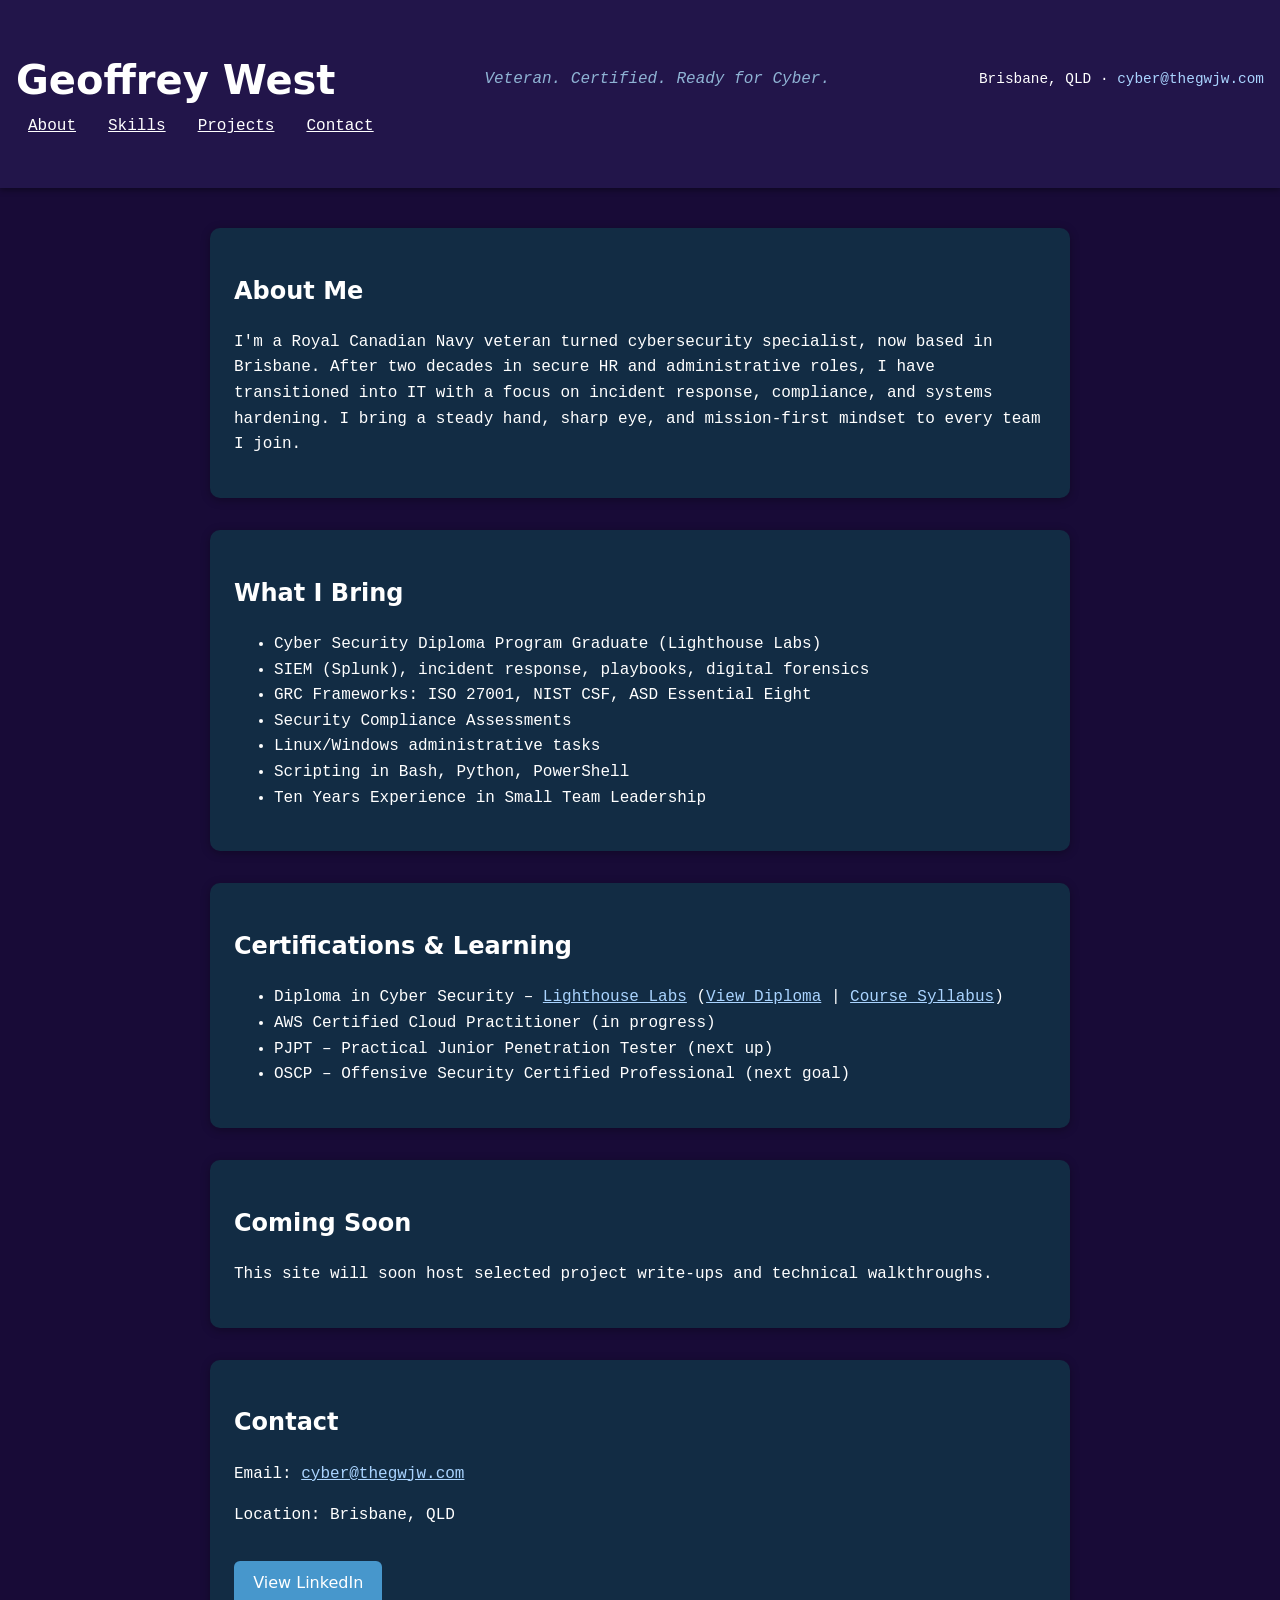
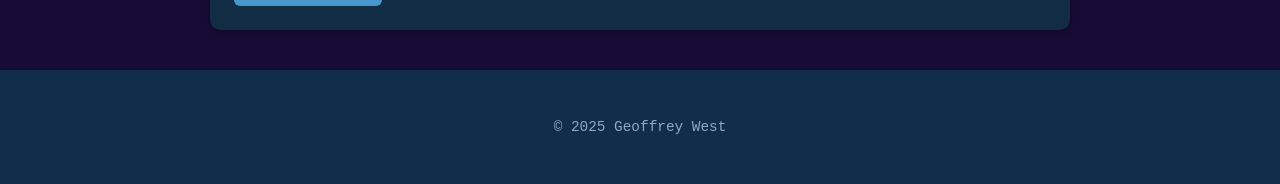
==== index.html @ 3b8aa6a1 "Move site files to root for GitHub Pages" ====
<!-- index.html -->
<!DOCTYPE html>
<html lang="en">
<head>
  <meta charset="UTF-8" />
  <meta name="viewport" content="width=device-width, initial-scale=1.0" />
  <title>Geoffrey West | Cybersecurity Specialist</title>
  <!-- Preload local fonts -->
  <link rel="preload" href="fonts/Disket Mono.woff2" as="font" type="font/woff2" crossorigin>
  <link rel="preload" href="fonts/Norwester.woff2" as="font" type="font/woff2" crossorigin>
  <!-- Fallback webfonts -->
  <link href="https://fonts.googleapis.com/css2?family=Inter:wght@400;600;700&display=swap" rel="stylesheet">
  <!-- Correct relative path to CSS -->
  <link rel="stylesheet" href="css/gwjw-brand.css">
</head>
<body>
  <header>
    <h1>Geoffrey West</h1>
    <p class="subtitle">Veteran. Certified. Ready for Cyber.</p>
    <p class="location">Brisbane, QLD · <a href="mailto:cyber@thegwjw.com">cyber@thegwjw.com</a></p>
    <nav class="site-nav">
      <ul>
        <li><a href="#about">About</a></li>
        <li><a href="#skills">Skills</a></li>
        <li><a href="#projects">Projects</a></li>
        <li><a href="#contact">Contact</a></li>
      </ul>
    </nav>
  </header>

  <main>
    <section id="about">
      <h2>About Me</h2>
      <p>
        I'm a Royal Canadian Navy veteran turned cybersecurity specialist, now based in Brisbane.
        After two decades in secure HR and administrative roles, I have transitioned into IT with a focus on
        incident response, compliance, and systems hardening. I bring a steady hand, sharp eye, and mission-first
        mindset to every team I join.
      </p>
    </section>

    <section id="skills">
      <h2>What I Bring</h2>
      <ul>
        <li>Cyber Security Diploma Program Graduate (Lighthouse Labs)</li>
        <li>SIEM (Splunk), incident response, playbooks, digital forensics</li>
        <li>GRC Frameworks: ISO 27001, NIST CSF, ASD Essential Eight</li>
        <li>Security Compliance Assessments</li>
        <li>Linux/Windows administrative tasks</li>
        <li>Scripting in Bash, Python, PowerShell</li>
        <li>Ten Years Experience in Small Team Leadership</li>
      </ul>
    </section>

    <section>
      <h2>Certifications & Learning</h2>
      <ul>
        <li>Diploma in Cyber Security – <a href="https://www.lighthouselabs.ca/en/cyber-security-course" target="_blank">Lighthouse Labs</a> 
          (<a href="/docs/Geoffrey_West_Lighthouse_Diploma.pdf" target="_blank">View Diploma</a> | 
          <a href="/docs/Lighthouse_Cyber_Security_Syllabus.pdf" target="_blank">Course Syllabus</a>)
        </li>
        <li>AWS Certified Cloud Practitioner (in progress)</li>
        <li>PJPT – Practical Junior Penetration Tester (next up)</li>
        <li>OSCP – Offensive Security Certified Professional (next goal)</li>
      </ul>
    </section>

    <section id="projects">
      <h2>Coming Soon</h2>
      <p>
        This site will soon host selected project write-ups and technical walkthroughs.
      </p>
    </section>

    <section id="contact">
      <h2>Contact</h2>
      <p>Email: <a href="mailto:cyber@thegwjw.com">cyber@thegwjw.com</a></p>
      <p>Location: Brisbane, QLD</p>
      <a href="https://www.linkedin.com/in/geoffrey-west-b5824991" class="button" target="_blank">View LinkedIn</a>
    </section>
  </main>

  <footer>
    <p>© 2025 Geoffrey West</p>
  </footer>
</body>
</html>
---- css/gwjw-brand.css ----
/* ---------------------------------------------- */
/* Rachel’s colour choices: */
/*   • Background: #180b37 */
/* ---------------------------------------------- */

/* Load local fonts */ */
@font-face {
  font-family: 'Disket Mono';
  src: url('fonts/Disket Mono.woff2') format('woff2');
  font-weight: normal;
  font-style: normal;
  font-display: swap;
}
@font-face {
  font-family: 'Norwester';
  src: url('fonts/Norwester.woff2') format('woff2');
  font-weight: normal;
  font-style: normal;
  font-display: swap;
}

:root {
  --clr-primary: #180b37;
  --clr-accent : #4797cc;
  --clr-white  : #ffffff;
  --clr-bg     : var(--clr-primary);
  --clr-surface: #22154a;
  --clr-text   : var(--clr-white);
  --clr-muted  : #8fb3d4;
  --clr-section: #122c44;
  --clr-link   : #aad4ff;
  --radius     : 6px;
  --spacing    : 8px;
  --transition : 0.25s ease;
}

/* Base typography & layout */
body {
  margin: 0;
  font-family: 'Norwester', system-ui, sans-serif;
  background: var(--clr-bg);
  color: var(--clr-text);
  line-height: 1.6;
}

/* Paragraphs and list items in Disket Mono */
p,
li {
  font-family: 'Disket Mono', monospace;
}

/* Links */
a {
  color: var(--clr-link);
  text-decoration: underline;
}
a:hover,
a:focus {
  color: var(--clr-white);
  background: var(--clr-accent);
  text-decoration: none;
}

/* Sticky Header */
header {
  position: sticky;
  top: 0;
  z-index: 100;
  display: flex;
  flex-wrap: wrap;
  align-items: center;
  justify-content: space-between;
  padding: calc(var(--spacing)*2) var(--spacing);
  background: var(--clr-surface);
  box-shadow: 0 2px 6px rgba(0, 0, 0, 0.4);
}

/* Headings in Norwester */
header h1,
h2 {
  font-family: 'Norwester', system-ui, sans-serif;
}
header h1 {
  margin: 0;
  font-size: 2.5rem;
  font-weight: 700;
}

.subtitle {
  margin: 0.25rem 0;
  font-style: italic;
  color: var(--clr-muted);
}

.location {
  margin: 0;
  font-size: 0.9rem;
}

.location a {
  color: var(--clr-link);
  text-decoration: none;
}

/* Navigation */
.site-nav {
  order: 2;
  width: 100%;
  text-align: center;
  margin-top: var(--spacing);
}
.site-nav ul {
  display: inline-flex;
  flex-wrap: wrap;
  gap: var(--spacing);
  list-style: none;
  margin: 0;
  padding: 0;
}
.site-nav a {
  padding: 0.5rem 0.75rem;
  color: var(--clr-text);
  background: transparent;
  border-radius: var(--radius);
  transition: background var(--transition);
}
.site-nav a:hover,
.site-nav a:focus {
  background: rgba(71, 151, 204, 0.2);
}

@media (min-width: 640px) {
  header {
    padding: calc(var(--spacing)*6) 1rem;
  }
  .site-nav {
    order: 3;
    width: auto;
    margin-top: 0;
  }
}

/* Main content */
main {
  max-width: 860px;
  margin: 2.5rem auto;
  padding: 0 1.5rem;
}

section {
  background: var(--clr-section);
  padding: 1.5rem;
  margin-bottom: 2rem;
  border-radius: calc(var(--spacing)*1.25);
  box-shadow: 0 2px 10px rgba(0, 0, 0, 0.3);
}

/* Button styling */
.button {
  display: inline-block;
  padding: 0.6rem 1.2rem;
  background: var(--clr-accent);
  color: var(--clr-white);
  border-radius: var(--radius);
  text-decoration: none;
  margin-top: 1rem;
  margin-right: 1rem;
  transition: background var(--transition), transform 0.2s ease;
}
.button:hover {
  background: #5aa7d8;
  transform: translateY(-2px);
}

/* Footer */
footer {
  text-align: center;
  padding: 2rem 1rem;
  background: #102e4a;
  font-size: 0.9rem;
  color: #8fa8c3;
}
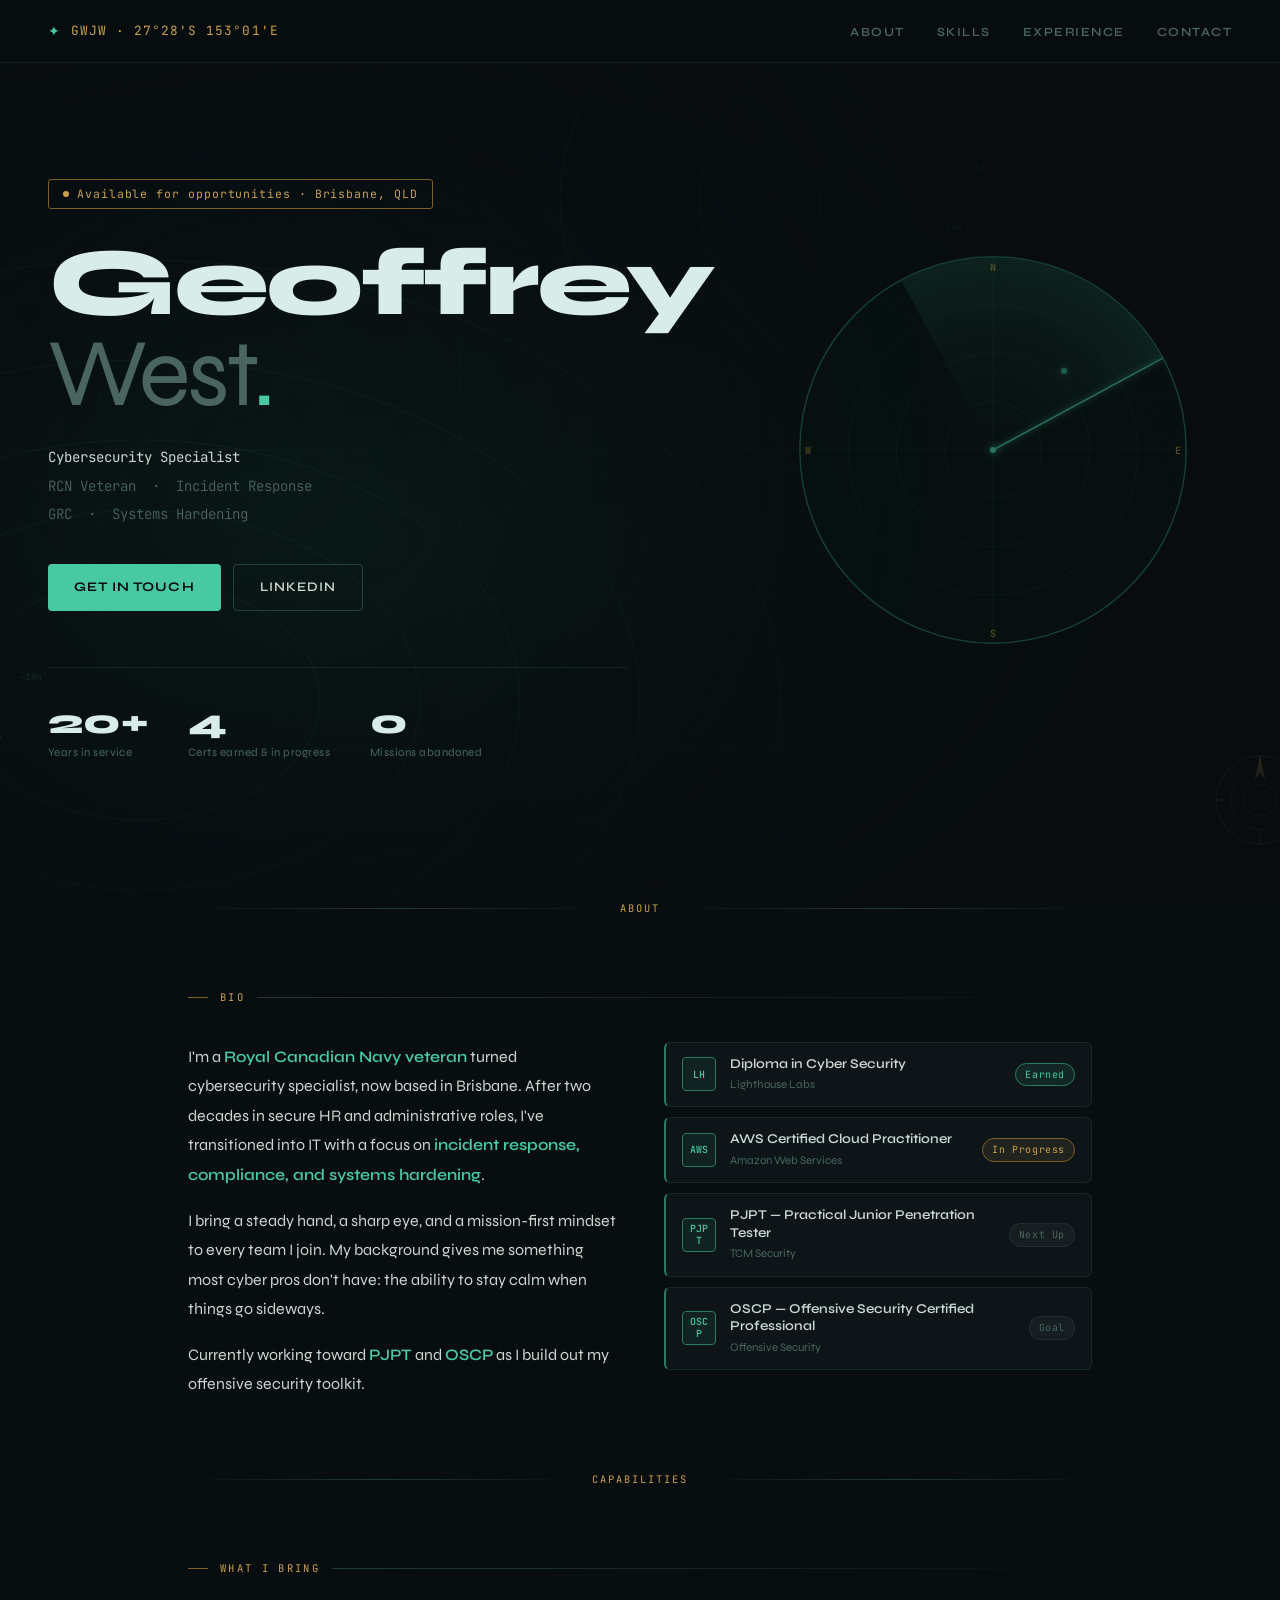
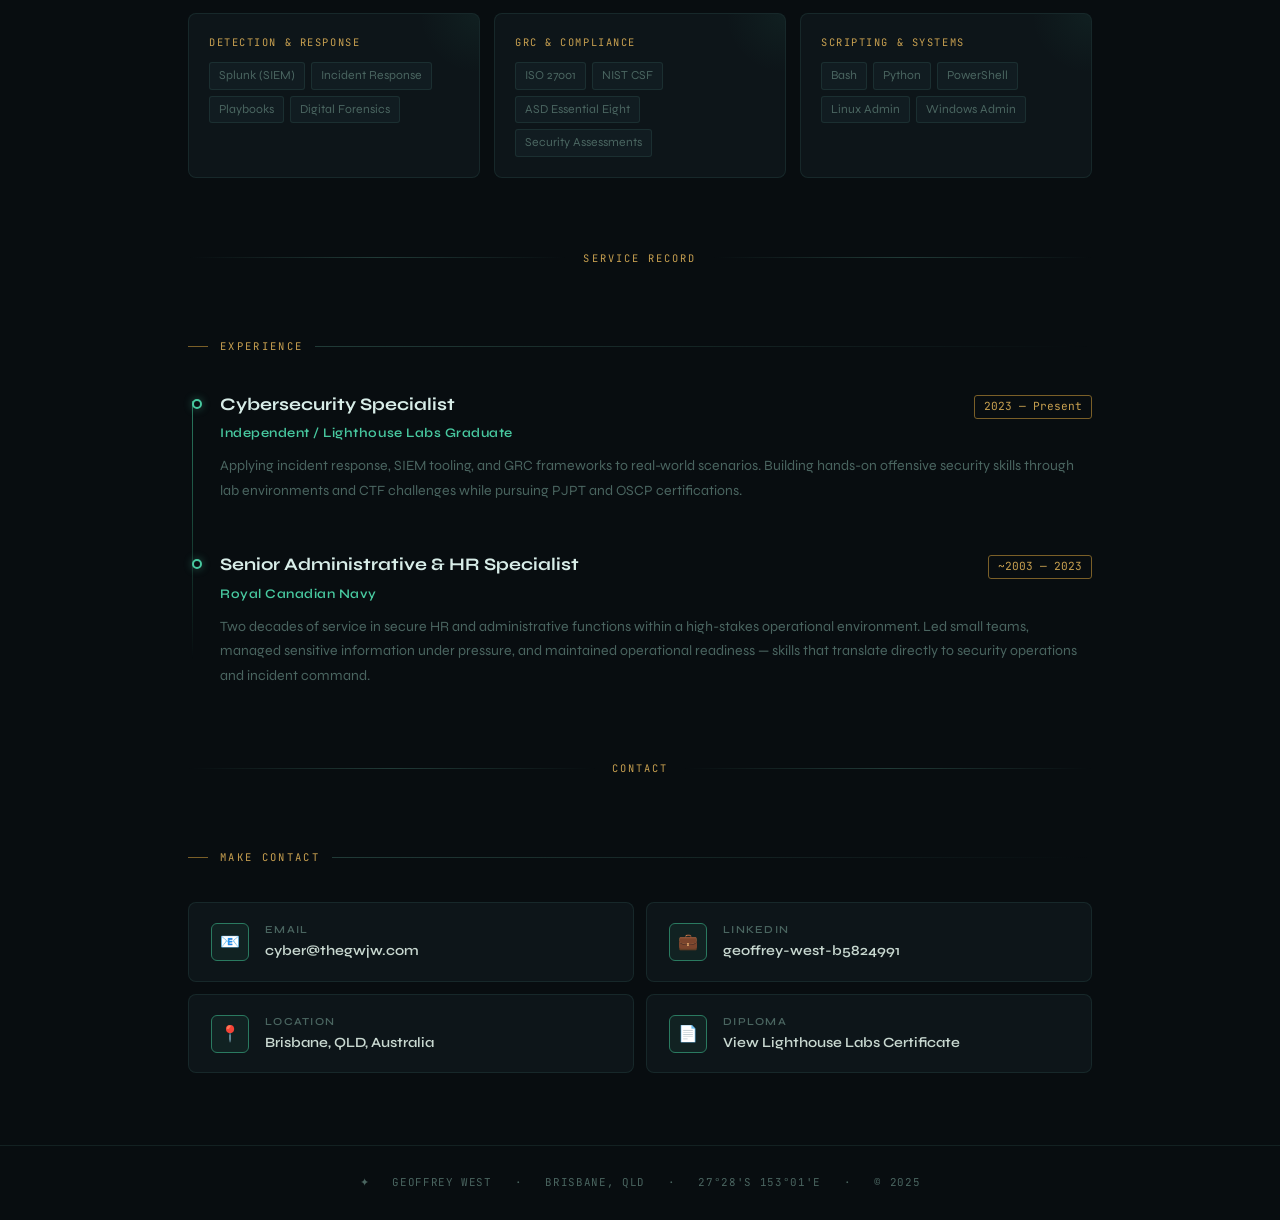
==== commit 75bc7bb0: "Add files via upload Replaced index.html with new version" ====
--- a/index.html
+++ b/index.html
@@ -1,87 +1,1022 @@
-<!-- index.html -->
 <!DOCTYPE html>
 <html lang="en">
 <head>
   <meta charset="UTF-8" />
   <meta name="viewport" content="width=device-width, initial-scale=1.0" />
-  <title>Geoffrey West | Cybersecurity Specialist</title>
-  <!-- Preload local fonts -->
-  <link rel="preload" href="fonts/Disket Mono.woff2" as="font" type="font/woff2" crossorigin>
-  <link rel="preload" href="fonts/Norwester.woff2" as="font" type="font/woff2" crossorigin>
-  <!-- Fallback webfonts -->
-  <link href="https://fonts.googleapis.com/css2?family=Inter:wght@400;600;700&display=swap" rel="stylesheet">
-  <!-- Correct relative path to CSS -->
-  <link rel="stylesheet" href="css/gwjw-brand.css">
+  <title>Geoffrey West — Cybersecurity Specialist</title>
+  <link href="https://fonts.googleapis.com/css2?family=Syne:wght@400;600;700;800&family=JetBrains+Mono:wght@300;400;500&display=swap" rel="stylesheet" />
+  <style>
+    :root {
+      --bg:         #080d10;
+      --surface:    #0d1519;
+      --surface2:   #111c21;
+      --border:     rgba(100,180,160,0.12);
+      --border-bright: rgba(100,180,160,0.28);
+      --text:       #c8d8d0;
+      --muted:      #4a6560;
+      --green:      #48c9a0;
+      --green-dim:  #2a7a60;
+      --amber:      #c8a050;
+      --amber-dim:  #7a5f28;
+      --blue-gray:  #3a6070;
+    }
+
+    *, *::before, *::after { box-sizing: border-box; margin: 0; padding: 0; }
+    html { scroll-behavior: smooth; }
+
+    body {
+      font-family: 'Syne', sans-serif;
+      background: var(--bg);
+      color: var(--text);
+      line-height: 1.6;
+      min-height: 100vh;
+      overflow-x: hidden;
+    }
+
+    /* ─────────────────────────────────────────
+       NAUTICAL CHART BACKGROUND
+    ───────────────────────────────────────── */
+    .chart-bg {
+      position: fixed;
+      inset: 0;
+      z-index: 0;
+      pointer-events: none;
+      overflow: hidden;
+    }
+
+    /* Depth contour lines — concentric at different scales */
+    .chart-bg svg {
+      position: absolute;
+      inset: 0;
+      width: 100%; height: 100%;
+    }
+
+    /* ─────────────────────────────────────────
+       RADAR CANVAS (hero only)
+    ───────────────────────────────────────── */
+    #radar-canvas {
+      position: absolute;
+      top: 50%; right: 6%;
+      transform: translateY(-50%);
+      width: min(420px, 45vw);
+      height: min(420px, 45vw);
+      opacity: 0.55;
+      z-index: 1;
+    }
+
+    @media (max-width: 800px) { #radar-canvas { display: none; } }
+
+    /* ─────────────────────────────────────────
+       NAV
+    ───────────────────────────────────────── */
+    nav {
+      position: fixed;
+      top: 0; left: 0; right: 0;
+      z-index: 100;
+      display: flex;
+      justify-content: space-between;
+      align-items: center;
+      padding: 18px 48px;
+      background: rgba(8,13,16,0.85);
+      backdrop-filter: blur(14px);
+      border-bottom: 1px solid var(--border);
+    }
+
+    .nav-logo {
+      font-family: 'JetBrains Mono', monospace;
+      font-size: 0.8rem;
+      color: var(--amber);
+      letter-spacing: 0.08em;
+      display: flex;
+      align-items: center;
+      gap: 10px;
+    }
+
+    /* compass rose mini icon */
+    .nav-logo::before {
+      content: '✦';
+      color: var(--green);
+      font-size: 0.9rem;
+    }
+
+    .nav-links { display: flex; gap: 32px; list-style: none; }
+
+    .nav-links a {
+      font-size: 0.78rem;
+      font-weight: 600;
+      letter-spacing: 0.12em;
+      text-transform: uppercase;
+      color: var(--muted);
+      text-decoration: none;
+      transition: color 0.2s;
+    }
+
+    .nav-links a:hover { color: var(--green); }
+
+    /* ─────────────────────────────────────────
+       HERO
+    ───────────────────────────────────────── */
+    .hero {
+      position: relative;
+      z-index: 1;
+      min-height: 100vh;
+      display: flex;
+      align-items: center;
+      padding: 120px 48px 80px;
+      overflow: hidden;
+    }
+
+    /* vignette toward right where radar lives */
+    .hero::after {
+      content: '';
+      position: absolute;
+      inset: 0;
+      background: radial-gradient(ellipse 55% 80% at 20% 50%, transparent 0%, rgba(8,13,16,0.7) 100%);
+      pointer-events: none;
+      z-index: 0;
+    }
+
+    .hero-inner {
+      position: relative;
+      z-index: 2;
+      max-width: 580px;
+    }
+
+    .hero-tag {
+      display: inline-flex;
+      align-items: center;
+      gap: 8px;
+      font-family: 'JetBrains Mono', monospace;
+      font-size: 0.72rem;
+      color: var(--amber);
+      border: 1px solid var(--amber-dim);
+      border-radius: 3px;
+      padding: 5px 14px;
+      margin-bottom: 28px;
+      letter-spacing: 0.08em;
+      animation: fadeUp 0.6s ease both;
+    }
+
+    .ping-dot {
+      width: 6px; height: 6px;
+      background: var(--amber);
+      border-radius: 50%;
+      animation: ping 1.8s ease-out infinite;
+      flex-shrink: 0;
+    }
+
+    @keyframes ping {
+      0%   { box-shadow: 0 0 0 0 rgba(200,160,80,0.7); }
+      70%  { box-shadow: 0 0 0 8px rgba(200,160,80,0); }
+      100% { box-shadow: 0 0 0 0 rgba(200,160,80,0); }
+    }
+
+    h1 {
+      font-size: clamp(3rem, 7.5vw, 6rem);
+      font-weight: 800;
+      line-height: 0.95;
+      letter-spacing: -0.03em;
+      color: #d8ede8;
+      animation: fadeUp 0.6s ease 0.1s both;
+    }
+
+    h1 .surname {
+      display: block;
+      color: var(--muted);
+      font-weight: 400;
+    }
+
+    h1 .mark { color: var(--green); }
+
+    .hero-subtitle {
+      margin-top: 24px;
+      font-family: 'JetBrains Mono', monospace;
+      font-size: 0.88rem;
+      font-weight: 300;
+      color: var(--muted);
+      line-height: 2;
+      animation: fadeUp 0.6s ease 0.2s both;
+    }
+
+    .hero-subtitle .hi { color: var(--text); font-weight: 400; }
+
+    .hero-ctas {
+      display: flex;
+      flex-wrap: wrap;
+      gap: 12px;
+      margin-top: 36px;
+      animation: fadeUp 0.6s ease 0.3s both;
+    }
+
+    .btn-primary {
+      display: inline-flex; align-items: center; gap: 8px;
+      background: var(--green);
+      color: var(--bg);
+      font-family: 'Syne', sans-serif;
+      font-size: 0.82rem; font-weight: 700;
+      letter-spacing: 0.08em; text-transform: uppercase;
+      padding: 12px 26px; border-radius: 4px;
+      text-decoration: none;
+      transition: opacity 0.2s, transform 0.2s;
+    }
+
+    .btn-primary:hover { opacity: 0.85; transform: translateY(-2px); }
+
+    .btn-outline {
+      display: inline-flex; align-items: center; gap: 8px;
+      background: transparent;
+      color: var(--text);
+      font-family: 'Syne', sans-serif;
+      font-size: 0.82rem; font-weight: 600;
+      letter-spacing: 0.08em; text-transform: uppercase;
+      padding: 12px 26px;
+      border: 1px solid var(--border-bright);
+      border-radius: 4px;
+      text-decoration: none;
+      transition: border-color 0.2s, color 0.2s, transform 0.2s;
+    }
+
+    .btn-outline:hover { border-color: var(--green); color: var(--green); transform: translateY(-2px); }
+
+    .hero-stats {
+      display: flex; gap: 40px; flex-wrap: wrap;
+      margin-top: 56px;
+      padding-top: 36px;
+      border-top: 1px solid var(--border);
+      animation: fadeUp 0.6s ease 0.4s both;
+    }
+
+    .stat-num {
+      font-size: 2.2rem; font-weight: 800;
+      color: #d8ede8; line-height: 1;
+    }
+
+    .stat-label {
+      font-size: 0.72rem; color: var(--muted);
+      margin-top: 4px; letter-spacing: 0.04em;
+    }
+
+    /* ─────────────────────────────────────────
+       DIVIDER — chart depth line style
+    ───────────────────────────────────────── */
+    .chart-divider {
+      position: relative;
+      z-index: 1;
+      max-width: 1000px;
+      margin: 0 auto;
+      padding: 0 48px;
+      display: flex;
+      align-items: center;
+      gap: 16px;
+    }
+
+    .chart-divider::before, .chart-divider::after {
+      content: '';
+      flex: 1;
+      height: 1px;
+      background: linear-gradient(to right, transparent, var(--border-bright), transparent);
+    }
+
+    .chart-divider-label {
+      font-family: 'JetBrains Mono', monospace;
+      font-size: 0.65rem;
+      letter-spacing: 0.2em;
+      color: var(--amber);
+      text-transform: uppercase;
+      white-space: nowrap;
+    }
+
+    /* ─────────────────────────────────────────
+       SECTIONS
+    ───────────────────────────────────────── */
+    section {
+      position: relative;
+      z-index: 1;
+      max-width: 1000px;
+      margin: 0 auto;
+      padding: 72px 48px;
+    }
+
+    @media (max-width: 680px) {
+      nav { padding: 14px 20px; }
+      .nav-links { gap: 16px; }
+      .hero { padding: 100px 20px 60px; }
+      section { padding: 56px 20px; }
+      .chart-divider { padding: 0 20px; }
+    }
+
+    .section-label {
+      font-family: 'JetBrains Mono', monospace;
+      font-size: 0.66rem;
+      letter-spacing: 0.22em;
+      text-transform: uppercase;
+      color: var(--amber);
+      margin-bottom: 36px;
+      display: flex;
+      align-items: center;
+      gap: 12px;
+    }
+
+    /* small compass tick */
+    .section-label::before {
+      content: '';
+      display: inline-block;
+      width: 20px; height: 1px;
+      background: var(--amber-dim);
+    }
+
+    .section-label::after {
+      content: '';
+      flex: 1;
+      height: 1px;
+      background: linear-gradient(to right, var(--border-bright), transparent);
+    }
+
+    /* ─────────────────────────────────────────
+       ABOUT
+    ───────────────────────────────────────── */
+    .about-grid {
+      display: grid;
+      grid-template-columns: 1fr 1fr;
+      gap: 48px;
+      align-items: start;
+    }
+
+    @media (max-width: 680px) { .about-grid { grid-template-columns: 1fr; } }
+
+    .about-text { font-size: 1rem; line-height: 1.85; color: var(--text); font-weight: 400; }
+    .about-text p + p { margin-top: 16px; }
+    .about-text strong { color: var(--green); font-weight: 600; }
+
+    /* cert cards with chart-depth styling */
+    .cert-list { list-style: none; display: flex; flex-direction: column; gap: 10px; }
+
+    .cert-item {
+      display: flex;
+      align-items: center;
+      gap: 14px;
+      background: var(--surface);
+      border: 1px solid var(--border);
+      border-left: 2px solid var(--green-dim);
+      border-radius: 6px;
+      padding: 13px 16px;
+      font-size: 0.85rem;
+      transition: border-color 0.2s, border-left-color 0.2s, transform 0.2s;
+    }
+
+    .cert-item:hover {
+      border-color: var(--border-bright);
+      border-left-color: var(--green);
+      transform: translateX(3px);
+    }
+
+    .cert-icon {
+      font-family: 'JetBrains Mono', monospace;
+      font-size: 0.62rem; font-weight: 500;
+      width: 34px; height: 34px;
+      background: rgba(72,201,160,0.07);
+      border: 1px solid var(--green-dim);
+      border-radius: 4px;
+      display: flex; align-items: center; justify-content: center;
+      color: var(--green); flex-shrink: 0; letter-spacing: 0;
+      text-align: center; line-height: 1.2;
+    }
+
+    .cert-name { font-weight: 600; color: var(--text); font-size: 0.84rem; line-height: 1.3; }
+    .cert-meta { font-size: 0.72rem; color: var(--muted); margin-top: 2px; }
+
+    .cert-badge {
+      margin-left: auto; flex-shrink: 0;
+      font-size: 0.62rem;
+      font-family: 'JetBrains Mono', monospace;
+      padding: 3px 9px; border-radius: 20px;
+      letter-spacing: 0.06em;
+    }
+
+    .badge-done { background: rgba(72,201,160,0.1); color: var(--green); border: 1px solid var(--green-dim); }
+    .badge-wip  { background: rgba(200,160,80,0.1);  color: var(--amber); border: 1px solid var(--amber-dim); }
+    .badge-next { background: rgba(255,255,255,0.04); color: var(--muted); border: 1px solid var(--border); }
+
+    /* ─────────────────────────────────────────
+       SKILLS — sonar ring layout header
+    ───────────────────────────────────────── */
+    .skills-cols {
+      display: grid;
+      grid-template-columns: repeat(3, 1fr);
+      gap: 14px;
+    }
+
+    @media (max-width: 680px) { .skills-cols { grid-template-columns: 1fr 1fr; } }
+
+    .skill-group {
+      background: var(--surface);
+      border: 1px solid var(--border);
+      border-radius: 8px;
+      padding: 20px;
+      position: relative;
+      overflow: hidden;
+      transition: border-color 0.2s, transform 0.2s;
+    }
+
+    /* depth-shading top corner */
+    .skill-group::before {
+      content: '';
+      position: absolute;
+      top: 0; right: 0;
+      width: 60px; height: 60px;
+      background: radial-gradient(ellipse at top right, rgba(72,201,160,0.06), transparent 70%);
+    }
+
+    .skill-group:hover { border-color: var(--border-bright); transform: translateY(-2px); }
+
+    .skill-group-title {
+      font-family: 'JetBrains Mono', monospace;
+      font-size: 0.65rem; letter-spacing: 0.15em; text-transform: uppercase;
+      color: var(--amber); margin-bottom: 12px;
+    }
+
+    .skill-tags { display: flex; flex-wrap: wrap; gap: 6px; }
+
+    .skill-tag {
+      font-size: 0.76rem; color: var(--muted);
+      background: var(--surface2);
+      border: 1px solid var(--border);
+      border-radius: 3px;
+      padding: 3px 9px; font-weight: 400;
+      transition: color 0.15s, border-color 0.15s;
+    }
+
+    .skill-group:hover .skill-tag { color: var(--text); border-color: var(--border-bright); }
+
+    /* ─────────────────────────────────────────
+       EXPERIENCE — nautical timeline
+    ───────────────────────────────────────── */
+    .timeline { position: relative; padding-left: 32px; }
+
+    /* the vertical track */
+    .timeline::before {
+      content: '';
+      position: absolute;
+      left: 4px; top: 10px; bottom: 0;
+      width: 1px;
+      background: linear-gradient(to bottom, var(--green-dim), transparent 90%);
+    }
+
+    .t-item { position: relative; padding-bottom: 48px; }
+    .t-item:last-child { padding-bottom: 0; }
+
+    /* compass-tick dot */
+    .t-dot {
+      position: absolute;
+      left: -28px; top: 8px;
+      width: 10px; height: 10px;
+      border-radius: 50%;
+      background: var(--bg);
+      border: 2px solid var(--green);
+      box-shadow: 0 0 8px rgba(72,201,160,0.4);
+    }
+
+    .t-header { display: flex; justify-content: space-between; align-items: baseline; flex-wrap: wrap; gap: 8px; }
+
+    .t-role { font-size: 1.1rem; font-weight: 700; color: #d8ede8; }
+
+    .t-date {
+      font-family: 'JetBrains Mono', monospace;
+      font-size: 0.7rem; color: var(--amber);
+      border: 1px solid var(--amber-dim);
+      border-radius: 3px; padding: 2px 9px;
+    }
+
+    .t-org { font-size: 0.82rem; color: var(--green); font-weight: 600; margin: 4px 0 10px; letter-spacing: 0.04em; }
+
+    .t-desc { font-size: 0.88rem; color: var(--muted); line-height: 1.75; }
+
+    /* ─────────────────────────────────────────
+       CONTACT
+    ───────────────────────────────────────── */
+    .contact-grid {
+      display: grid;
+      grid-template-columns: 1fr 1fr;
+      gap: 12px;
+    }
+
+    @media (max-width: 680px) { .contact-grid { grid-template-columns: 1fr; } }
+
+    .contact-card {
+      display: flex; align-items: center; gap: 16px;
+      background: var(--surface);
+      border: 1px solid var(--border);
+      border-radius: 8px;
+      padding: 18px 22px;
+      text-decoration: none;
+      transition: border-color 0.2s, transform 0.2s;
+    }
+
+    .contact-card:hover { border-color: var(--green); transform: translateY(-2px); }
+
+    .contact-icon {
+      width: 38px; height: 38px;
+      background: rgba(72,201,160,0.07);
+      border: 1px solid var(--green-dim);
+      border-radius: 6px;
+      display: flex; align-items: center; justify-content: center;
+      font-size: 1rem; flex-shrink: 0;
+    }
+
+    .contact-label { font-size: 0.67rem; font-weight: 600; letter-spacing: 0.12em; text-transform: uppercase; color: var(--muted); }
+    .contact-value { font-size: 0.88rem; font-weight: 600; color: var(--text); margin-top: 2px; }
+
+    /* ─────────────────────────────────────────
+       FOOTER
+    ───────────────────────────────────────── */
+    footer {
+      position: relative; z-index: 1;
+      text-align: center;
+      padding: 28px 24px;
+      border-top: 1px solid var(--border);
+      font-family: 'JetBrains Mono', monospace;
+      font-size: 0.68rem;
+      color: var(--muted);
+      letter-spacing: 0.06em;
+    }
+
+    /* ─────────────────────────────────────────
+       ANIMATIONS
+    ───────────────────────────────────────── */
+    @keyframes fadeUp {
+      from { opacity: 0; transform: translateY(18px); }
+      to   { opacity: 1; transform: translateY(0); }
+    }
+
+    .reveal {
+      opacity: 0; transform: translateY(18px);
+      transition: opacity 0.65s ease, transform 0.65s ease;
+    }
+
+    .reveal.visible { opacity: 1; transform: none; }
+  </style>
 </head>
 <body>
-  <header>
-    <h1>Geoffrey West</h1>
-    <p class="subtitle">Veteran. Certified. Ready for Cyber.</p>
-    <p class="location">Brisbane, QLD · <a href="mailto:cyber@thegwjw.com">cyber@thegwjw.com</a></p>
-    <nav class="site-nav">
-      <ul>
-        <li><a href="#about">About</a></li>
-        <li><a href="#skills">Skills</a></li>
-        <li><a href="#projects">Projects</a></li>
-        <li><a href="#contact">Contact</a></li>
-      </ul>
-    </nav>
-  </header>
-
-  <main>
-    <section id="about">
-      <h2>About Me</h2>
-      <p>
-        I'm a Royal Canadian Navy veteran turned cybersecurity specialist, now based in Brisbane.
-        After two decades in secure HR and administrative roles, I have transitioned into IT with a focus on
-        incident response, compliance, and systems hardening. I bring a steady hand, sharp eye, and mission-first
-        mindset to every team I join.
-      </p>
-    </section>
-
-    <section id="skills">
-      <h2>What I Bring</h2>
-      <ul>
-        <li>Cyber Security Diploma Program Graduate (Lighthouse Labs)</li>
-        <li>SIEM (Splunk), incident response, playbooks, digital forensics</li>
-        <li>GRC Frameworks: ISO 27001, NIST CSF, ASD Essential Eight</li>
-        <li>Security Compliance Assessments</li>
-        <li>Linux/Windows administrative tasks</li>
-        <li>Scripting in Bash, Python, PowerShell</li>
-        <li>Ten Years Experience in Small Team Leadership</li>
-      </ul>
-    </section>
-
-    <section>
-      <h2>Certifications & Learning</h2>
-      <ul>
-        <li>Diploma in Cyber Security – <a href="https://www.lighthouselabs.ca/en/cyber-security-course" target="_blank">Lighthouse Labs</a> 
-          (<a href="/docs/Geoffrey_West_Lighthouse_Diploma.pdf" target="_blank">View Diploma</a> | 
-          <a href="/docs/Lighthouse_Cyber_Security_Syllabus.pdf" target="_blank">Course Syllabus</a>)
-        </li>
-        <li>AWS Certified Cloud Practitioner (in progress)</li>
-        <li>PJPT – Practical Junior Penetration Tester (next up)</li>
-        <li>OSCP – Offensive Security Certified Professional (next goal)</li>
-      </ul>
-    </section>
-
-    <section id="projects">
-      <h2>Coming Soon</h2>
-      <p>
-        This site will soon host selected project write-ups and technical walkthroughs.
-      </p>
-    </section>
-
-    <section id="contact">
-      <h2>Contact</h2>
-      <p>Email: <a href="mailto:cyber@thegwjw.com">cyber@thegwjw.com</a></p>
-      <p>Location: Brisbane, QLD</p>
-      <a href="https://www.linkedin.com/in/geoffrey-west-b5824991" class="button" target="_blank">View LinkedIn</a>
-    </section>
-  </main>
-
-  <footer>
-    <p>© 2025 Geoffrey West</p>
-  </footer>
+
+<!-- ── NAUTICAL CHART BACKGROUND ── -->
+<div class="chart-bg">
+  <svg viewBox="0 0 1440 900" preserveAspectRatio="xMidYMid slice" xmlns="http://www.w3.org/2000/svg">
+    <defs>
+      <!-- depth gradient -->
+      <radialGradient id="depthGrad" cx="30%" cy="60%" r="70%">
+        <stop offset="0%"   stop-color="#0d2a22" stop-opacity="0.5"/>
+        <stop offset="100%" stop-color="#080d10" stop-opacity="0"/>
+      </radialGradient>
+    </defs>
+
+    <!-- deep water wash -->
+    <rect width="1440" height="900" fill="url(#depthGrad)"/>
+
+    <!-- contour rings — simulate bathymetric chart -->
+    <g fill="none" stroke="rgba(72,201,160,0.07)" stroke-width="1">
+      <ellipse cx="220" cy="700" rx="180" ry="120"/>
+      <ellipse cx="220" cy="700" rx="280" ry="190"/>
+      <ellipse cx="220" cy="700" rx="380" ry="260"/>
+      <ellipse cx="220" cy="700" rx="500" ry="340"/>
+      <ellipse cx="220" cy="700" rx="640" ry="440"/>
+
+      <ellipse cx="1100" cy="200" rx="200" ry="140"/>
+      <ellipse cx="1100" cy="200" rx="320" ry="220"/>
+      <ellipse cx="1100" cy="200" rx="460" ry="310"/>
+    </g>
+
+    <!-- chart grid lines — sparse, like a nautical chart graticule -->
+    <g stroke="rgba(72,201,160,0.055)" stroke-width="0.7">
+      <!-- horizontal parallels -->
+      <line x1="0" y1="150" x2="1440" y2="150"/>
+      <line x1="0" y1="300" x2="1440" y2="300"/>
+      <line x1="0" y1="450" x2="1440" y2="450"/>
+      <line x1="0" y1="600" x2="1440" y2="600"/>
+      <line x1="0" y1="750" x2="1440" y2="750"/>
+      <!-- vertical meridians -->
+      <line x1="180"  y1="0" x2="180"  y2="900"/>
+      <line x1="360"  y1="0" x2="360"  y2="900"/>
+      <line x1="540"  y1="0" x2="540"  y2="900"/>
+      <line x1="720"  y1="0" x2="720"  y2="900"/>
+      <line x1="900"  y1="0" x2="900"  y2="900"/>
+      <line x1="1080" y1="0" x2="1080" y2="900"/>
+      <line x1="1260" y1="0" x2="1260" y2="900"/>
+    </g>
+
+    <!-- tick marks along edges — like a chart border -->
+    <g stroke="rgba(200,160,80,0.2)" stroke-width="1">
+      <!-- top ticks -->
+      <line x1="180"  y1="0" x2="180"  y2="12"/>
+      <line x1="360"  y1="0" x2="360"  y2="12"/>
+      <line x1="540"  y1="0" x2="540"  y2="12"/>
+      <line x1="720"  y1="0" x2="720"  y2="12"/>
+      <line x1="900"  y1="0" x2="900"  y2="12"/>
+      <line x1="1080" y1="0" x2="1080" y2="12"/>
+      <line x1="1260" y1="0" x2="1260" y2="12"/>
+      <!-- left ticks -->
+      <line x1="0" y1="150" x2="12" y2="150"/>
+      <line x1="0" y1="300" x2="12" y2="300"/>
+      <line x1="0" y1="450" x2="12" y2="450"/>
+      <line x1="0" y1="600" x2="12" y2="600"/>
+      <line x1="0" y1="750" x2="12" y2="750"/>
+    </g>
+
+    <!-- compass rose (bottom right) -->
+    <g transform="translate(1340, 800)" stroke="rgba(200,160,80,0.3)" fill="none">
+      <circle cx="0" cy="0" r="44" stroke-width="0.8"/>
+      <circle cx="0" cy="0" r="30" stroke-width="0.5"/>
+      <circle cx="0" cy="0" r="16" stroke-width="0.5"/>
+      <!-- cardinal ticks -->
+      <line x1="0" y1="-44" x2="0" y2="-34" stroke-width="1.5"/>
+      <line x1="0" y1="34"  x2="0" y2="44"  stroke-width="1"/>
+      <line x1="-44" y1="0" x2="-34" y2="0" stroke-width="1"/>
+      <line x1="34"  y1="0" x2="44"  y2="0" stroke-width="1"/>
+      <!-- intercardinal ticks -->
+      <line x1="31"  y1="-31" x2="24" y2="-24" stroke-width="0.7"/>
+      <line x1="-31" y1="-31" x2="-24" y2="-24" stroke-width="0.7"/>
+      <line x1="31"  y1="31"  x2="24" y2="24"  stroke-width="0.7"/>
+      <line x1="-31" y1="31"  x2="-24" y2="24"  stroke-width="0.7"/>
+      <!-- north pointer -->
+      <polygon points="0,-44 -5,-20 0,-28 5,-20" fill="rgba(200,160,80,0.5)" stroke="none"/>
+    </g>
+
+    <!-- depth annotation labels (faint) -->
+    <g font-family="'JetBrains Mono', monospace" font-size="9" fill="rgba(72,201,160,0.18)" letter-spacing="0.05em">
+      <text x="100" y="680">—10m</text>
+      <text x="60"  y="740">—20m</text>
+      <text x="20"  y="800">—30m</text>
+      <text x="1050" y="170">—5m</text>
+      <text x="1020" y="230">—15m</text>
+    </g>
+  </svg>
+</div>
+
+<!-- ── NAV ── -->
+<nav>
+  <div class="nav-logo">GWJW · 27°28'S 153°01'E</div>
+  <ul class="nav-links">
+    <li><a href="#about">About</a></li>
+    <li><a href="#skills">Skills</a></li>
+    <li><a href="#experience">Experience</a></li>
+    <li><a href="#contact">Contact</a></li>
+  </ul>
+</nav>
+
+<!-- ── HERO ── -->
+<div class="hero">
+  <!-- Radar -->
+  <canvas id="radar-canvas"></canvas>
+
+  <div class="hero-inner">
+    <div class="hero-tag">
+      <span class="ping-dot"></span>
+      Available for opportunities · Brisbane, QLD
+    </div>
+    <h1>
+      Geoffrey
+      <span class="surname">West<span class="mark">.</span></span>
+    </h1>
+    <p class="hero-subtitle">
+      <span class="hi">Cybersecurity Specialist</span><br>
+      RCN Veteran &nbsp;·&nbsp; Incident Response<br>
+      GRC &nbsp;·&nbsp; Systems Hardening
+    </p>
+    <div class="hero-ctas">
+      <a class="btn-primary" href="#contact">Get in touch</a>
+      <a class="btn-outline" href="https://www.linkedin.com/in/geoffrey-west-b5824991" target="_blank">LinkedIn</a>
+    </div>
+    <div class="hero-stats">
+      <div>
+        <div class="stat-num">20+</div>
+        <div class="stat-label">Years in service</div>
+      </div>
+      <div>
+        <div class="stat-num">4</div>
+        <div class="stat-label">Certs earned &amp; in progress</div>
+      </div>
+      <div>
+        <div class="stat-num">0</div>
+        <div class="stat-label">Missions abandoned</div>
+      </div>
+    </div>
+  </div>
+</div>
+
+<!-- ── ABOUT ── -->
+<div class="chart-divider"><span class="chart-divider-label">About</span></div>
+
+<section id="about">
+  <div class="section-label reveal">Bio</div>
+  <div class="about-grid">
+    <div class="about-text reveal">
+      <p>I'm a <strong>Royal Canadian Navy veteran</strong> turned cybersecurity specialist, now based in Brisbane. After two decades in secure HR and administrative roles, I've transitioned into IT with a focus on <strong>incident response, compliance, and systems hardening</strong>.</p>
+      <p>I bring a steady hand, a sharp eye, and a mission-first mindset to every team I join. My background gives me something most cyber pros don't have: the ability to stay calm when things go sideways.</p>
+      <p>Currently working toward <strong>PJPT</strong> and <strong>OSCP</strong> as I build out my offensive security toolkit.</p>
+    </div>
+    <ul class="cert-list reveal">
+      <li class="cert-item">
+        <div class="cert-icon">LH</div>
+        <div>
+          <div class="cert-name">Diploma in Cyber Security</div>
+          <div class="cert-meta">Lighthouse Labs</div>
+        </div>
+        <span class="cert-badge badge-done">Earned</span>
+      </li>
+      <li class="cert-item">
+        <div class="cert-icon">AWS</div>
+        <div>
+          <div class="cert-name">AWS Certified Cloud Practitioner</div>
+          <div class="cert-meta">Amazon Web Services</div>
+        </div>
+        <span class="cert-badge badge-wip">In Progress</span>
+      </li>
+      <li class="cert-item">
+        <div class="cert-icon">PJP<br>T</div>
+        <div>
+          <div class="cert-name">PJPT — Practical Junior Penetration Tester</div>
+          <div class="cert-meta">TCM Security</div>
+        </div>
+        <span class="cert-badge badge-next">Next Up</span>
+      </li>
+      <li class="cert-item">
+        <div class="cert-icon">OSC<br>P</div>
+        <div>
+          <div class="cert-name">OSCP — Offensive Security Certified Professional</div>
+          <div class="cert-meta">Offensive Security</div>
+        </div>
+        <span class="cert-badge badge-next">Goal</span>
+      </li>
+    </ul>
+  </div>
+</section>
+
+<!-- ── SKILLS ── -->
+<div class="chart-divider"><span class="chart-divider-label">Capabilities</span></div>
+
+<section id="skills">
+  <div class="section-label reveal">What I Bring</div>
+  <div class="skills-cols">
+    <div class="skill-group reveal">
+      <div class="skill-group-title">Detection &amp; Response</div>
+      <div class="skill-tags">
+        <span class="skill-tag">Splunk (SIEM)</span>
+        <span class="skill-tag">Incident Response</span>
+        <span class="skill-tag">Playbooks</span>
+        <span class="skill-tag">Digital Forensics</span>
+      </div>
+    </div>
+    <div class="skill-group reveal">
+      <div class="skill-group-title">GRC &amp; Compliance</div>
+      <div class="skill-tags">
+        <span class="skill-tag">ISO 27001</span>
+        <span class="skill-tag">NIST CSF</span>
+        <span class="skill-tag">ASD Essential Eight</span>
+        <span class="skill-tag">Security Assessments</span>
+      </div>
+    </div>
+    <div class="skill-group reveal">
+      <div class="skill-group-title">Scripting &amp; Systems</div>
+      <div class="skill-tags">
+        <span class="skill-tag">Bash</span>
+        <span class="skill-tag">Python</span>
+        <span class="skill-tag">PowerShell</span>
+        <span class="skill-tag">Linux Admin</span>
+        <span class="skill-tag">Windows Admin</span>
+      </div>
+    </div>
+  </div>
+</section>
+
+<!-- ── EXPERIENCE ── -->
+<div class="chart-divider"><span class="chart-divider-label">Service Record</span></div>
+
+<section id="experience">
+  <div class="section-label reveal">Experience</div>
+  <div class="timeline">
+    <div class="t-item reveal">
+      <div class="t-dot"></div>
+      <div class="t-header">
+        <div class="t-role">Cybersecurity Specialist</div>
+        <div class="t-date">2023 — Present</div>
+      </div>
+      <div class="t-org">Independent / Lighthouse Labs Graduate</div>
+      <div class="t-desc">Applying incident response, SIEM tooling, and GRC frameworks to real-world scenarios. Building hands-on offensive security skills through lab environments and CTF challenges while pursuing PJPT and OSCP certifications.</div>
+    </div>
+    <div class="t-item reveal">
+      <div class="t-dot"></div>
+      <div class="t-header">
+        <div class="t-role">Senior Administrative &amp; HR Specialist</div>
+        <div class="t-date">~2003 — 2023</div>
+      </div>
+      <div class="t-org">Royal Canadian Navy</div>
+      <div class="t-desc">Two decades of service in secure HR and administrative functions within a high-stakes operational environment. Led small teams, managed sensitive information under pressure, and maintained operational readiness — skills that translate directly to security operations and incident command.</div>
+    </div>
+  </div>
+</section>
+
+<!-- ── CONTACT ── -->
+<div class="chart-divider"><span class="chart-divider-label">Contact</span></div>
+
+<section id="contact">
+  <div class="section-label reveal">Make Contact</div>
+  <div class="contact-grid">
+    <a class="contact-card reveal" href="mailto:cyber@thegwjw.com">
+      <div class="contact-icon">📧</div>
+      <div>
+        <div class="contact-label">Email</div>
+        <div class="contact-value">cyber@thegwjw.com</div>
+      </div>
+    </a>
+    <a class="contact-card reveal" href="https://www.linkedin.com/in/geoffrey-west-b5824991" target="_blank">
+      <div class="contact-icon">💼</div>
+      <div>
+        <div class="contact-label">LinkedIn</div>
+        <div class="contact-value">geoffrey-west-b5824991</div>
+      </div>
+    </a>
+    <a class="contact-card reveal" href="#">
+      <div class="contact-icon">📍</div>
+      <div>
+        <div class="contact-label">Location</div>
+        <div class="contact-value">Brisbane, QLD, Australia</div>
+      </div>
+    </a>
+    <a class="contact-card reveal" href="https://thegwjw.com/docs/Geoffrey_West_Lighthouse_Diploma.pdf" target="_blank">
+      <div class="contact-icon">📄</div>
+      <div>
+        <div class="contact-label">Diploma</div>
+        <div class="contact-value">View Lighthouse Labs Certificate</div>
+      </div>
+    </a>
+  </div>
+</section>
+
+<footer>
+  ✦ &nbsp; GEOFFREY WEST &nbsp; · &nbsp; BRISBANE, QLD &nbsp; · &nbsp; 27°28'S 153°01'E &nbsp; · &nbsp; © 2025
+</footer>
+
+<!-- ── RADAR ANIMATION ── -->
+<script>
+(function () {
+  const canvas = document.getElementById('radar-canvas');
+  if (!canvas) return;
+  const ctx = canvas.getContext('2d');
+
+  const LOGICAL = 420; // fixed logical size in CSS px
+
+  function resize() {
+    const dpr = window.devicePixelRatio || 1;
+    canvas.width  = LOGICAL * dpr;
+    canvas.height = LOGICAL * dpr;
+    ctx.setTransform(dpr, 0, 0, dpr, 0, 0); // reset then scale — avoids compounding
+  }
+
+  window.addEventListener('resize', resize);
+  resize();
+
+  const GREEN = '#48c9a0';
+  const AMBER = '#c8a050';
+
+  // Simulated blips — fixed polar coords [angle_deg, radius_fraction]
+  const blips = [
+    { a: 42,  r: 0.55, v: 0 },
+    { a: 118, r: 0.31, v: 0 },
+    { a: 200, r: 0.68, v: 0 },
+    { a: 275, r: 0.44, v: 0 },
+    { a: 330, r: 0.72, v: 0 },
+    { a: 80,  r: 0.82, v: 0 },
+  ];
+
+  let sweep = 0; // degrees
+
+  function draw() {
+    const S = LOGICAL;
+    const cx = S / 2, cy = S / 2, R = S * 0.46;
+
+    ctx.clearRect(0, 0, LOGICAL, LOGICAL);
+
+    // ── background circle ──
+    ctx.beginPath();
+    ctx.arc(cx, cy, R, 0, Math.PI * 2);
+    ctx.fillStyle = 'rgba(8,20,16,0.85)';
+    ctx.fill();
+
+    // ── range rings ──
+    [0.25, 0.5, 0.75, 1].forEach((f, i) => {
+      ctx.beginPath();
+      ctx.arc(cx, cy, R * f, 0, Math.PI * 2);
+      ctx.strokeStyle = i === 3 ? 'rgba(72,201,160,0.25)' : 'rgba(72,201,160,0.12)';
+      ctx.lineWidth = i === 3 ? 1.2 : 0.7;
+      ctx.stroke();
+    });
+
+    // ── crosshairs ──
+    ctx.strokeStyle = 'rgba(72,201,160,0.12)';
+    ctx.lineWidth = 0.7;
+    [-1, 0, 1].forEach(d => {
+      if (d === 0) {
+        ctx.beginPath(); ctx.moveTo(cx - R, cy); ctx.lineTo(cx + R, cy); ctx.stroke();
+        ctx.beginPath(); ctx.moveTo(cx, cy - R); ctx.lineTo(cx, cy + R); ctx.stroke();
+      }
+    });
+
+    // ── sweep gradient ──
+    const sweepRad = (sweep - 90) * Math.PI / 180;
+    const grad = ctx.createConicalGradient
+      ? null  // not standard; use manual arc fill
+      : null;
+
+    // Draw sweep arc manually: a wedge of ~90°
+    ctx.save();
+    ctx.beginPath();
+    ctx.moveTo(cx, cy);
+    ctx.arc(cx, cy, R - 1, sweepRad - Math.PI * 0.5, sweepRad, false);
+    ctx.closePath();
+    const g = ctx.createRadialGradient(cx, cy, 0, cx, cy, R);
+    g.addColorStop(0,   'rgba(72,201,160,0.0)');
+    g.addColorStop(0.6, 'rgba(72,201,160,0.07)');
+    g.addColorStop(1,   'rgba(72,201,160,0.18)');
+    ctx.fillStyle = g;
+    ctx.fill();
+    ctx.restore();
+
+    // ── sweep line ──
+    ctx.beginPath();
+    ctx.moveTo(cx, cy);
+    ctx.lineTo(cx + Math.cos(sweepRad) * R, cy + Math.sin(sweepRad) * R);
+    ctx.strokeStyle = 'rgba(72,201,160,0.9)';
+    ctx.lineWidth = 1.5;
+    ctx.shadowColor = GREEN;
+    ctx.shadowBlur = 6;
+    ctx.stroke();
+    ctx.shadowBlur = 0;
+
+    // ── blips ──
+    blips.forEach(b => {
+      const bRad = (b.a - 90) * Math.PI / 180;
+      const bx = cx + Math.cos(bRad) * R * b.r;
+      const by = cy + Math.sin(bRad) * R * b.r;
+
+      // light up as sweep passes
+      const diff = ((sweep - b.a) % 360 + 360) % 360;
+      if (diff < 8) b.v = 1;
+      b.v *= 0.975; // decay
+
+      if (b.v > 0.02) {
+        ctx.beginPath();
+        ctx.arc(bx, by, 3, 0, Math.PI * 2);
+        ctx.fillStyle = `rgba(72,201,160,${b.v})`;
+        ctx.shadowColor = GREEN;
+        ctx.shadowBlur = 10 * b.v;
+        ctx.fill();
+        ctx.shadowBlur = 0;
+      }
+    });
+
+    // ── centre dot ──
+    ctx.beginPath();
+    ctx.arc(cx, cy, 3, 0, Math.PI * 2);
+    ctx.fillStyle = GREEN;
+    ctx.shadowColor = GREEN;
+    ctx.shadowBlur = 8;
+    ctx.fill();
+    ctx.shadowBlur = 0;
+
+    // ── border ──
+    ctx.beginPath();
+    ctx.arc(cx, cy, R, 0, Math.PI * 2);
+    ctx.strokeStyle = 'rgba(72,201,160,0.3)';
+    ctx.lineWidth = 1.5;
+    ctx.stroke();
+
+    // ── heading label (N) ──
+    ctx.font = "600 10px 'JetBrains Mono', monospace";
+    ctx.fillStyle = 'rgba(200,160,80,0.7)';
+    ctx.textAlign = 'center';
+    ctx.fillText('N', cx, cy - R + 14);
+    ctx.fillText('S', cx, cy + R - 6);
+    ctx.fillText('E', cx + R - 8, cy + 4);
+    ctx.fillText('W', cx - R + 8, cy + 4);
+
+    sweep = (sweep + 0.8) % 360;
+    requestAnimationFrame(draw);
+  }
+
+  draw();
+})();
+
+// ── SCROLL REVEAL ──
+const observer = new IntersectionObserver((entries) => {
+  entries.forEach((e, i) => {
+    if (e.isIntersecting) {
+      setTimeout(() => e.target.classList.add('visible'), i * 90);
+      observer.unobserve(e.target);
+    }
+  });
+}, { threshold: 0.1 });
+
+document.querySelectorAll('.reveal').forEach(el => observer.observe(el));
+</script>
+
 </body>
-</html>+</html>
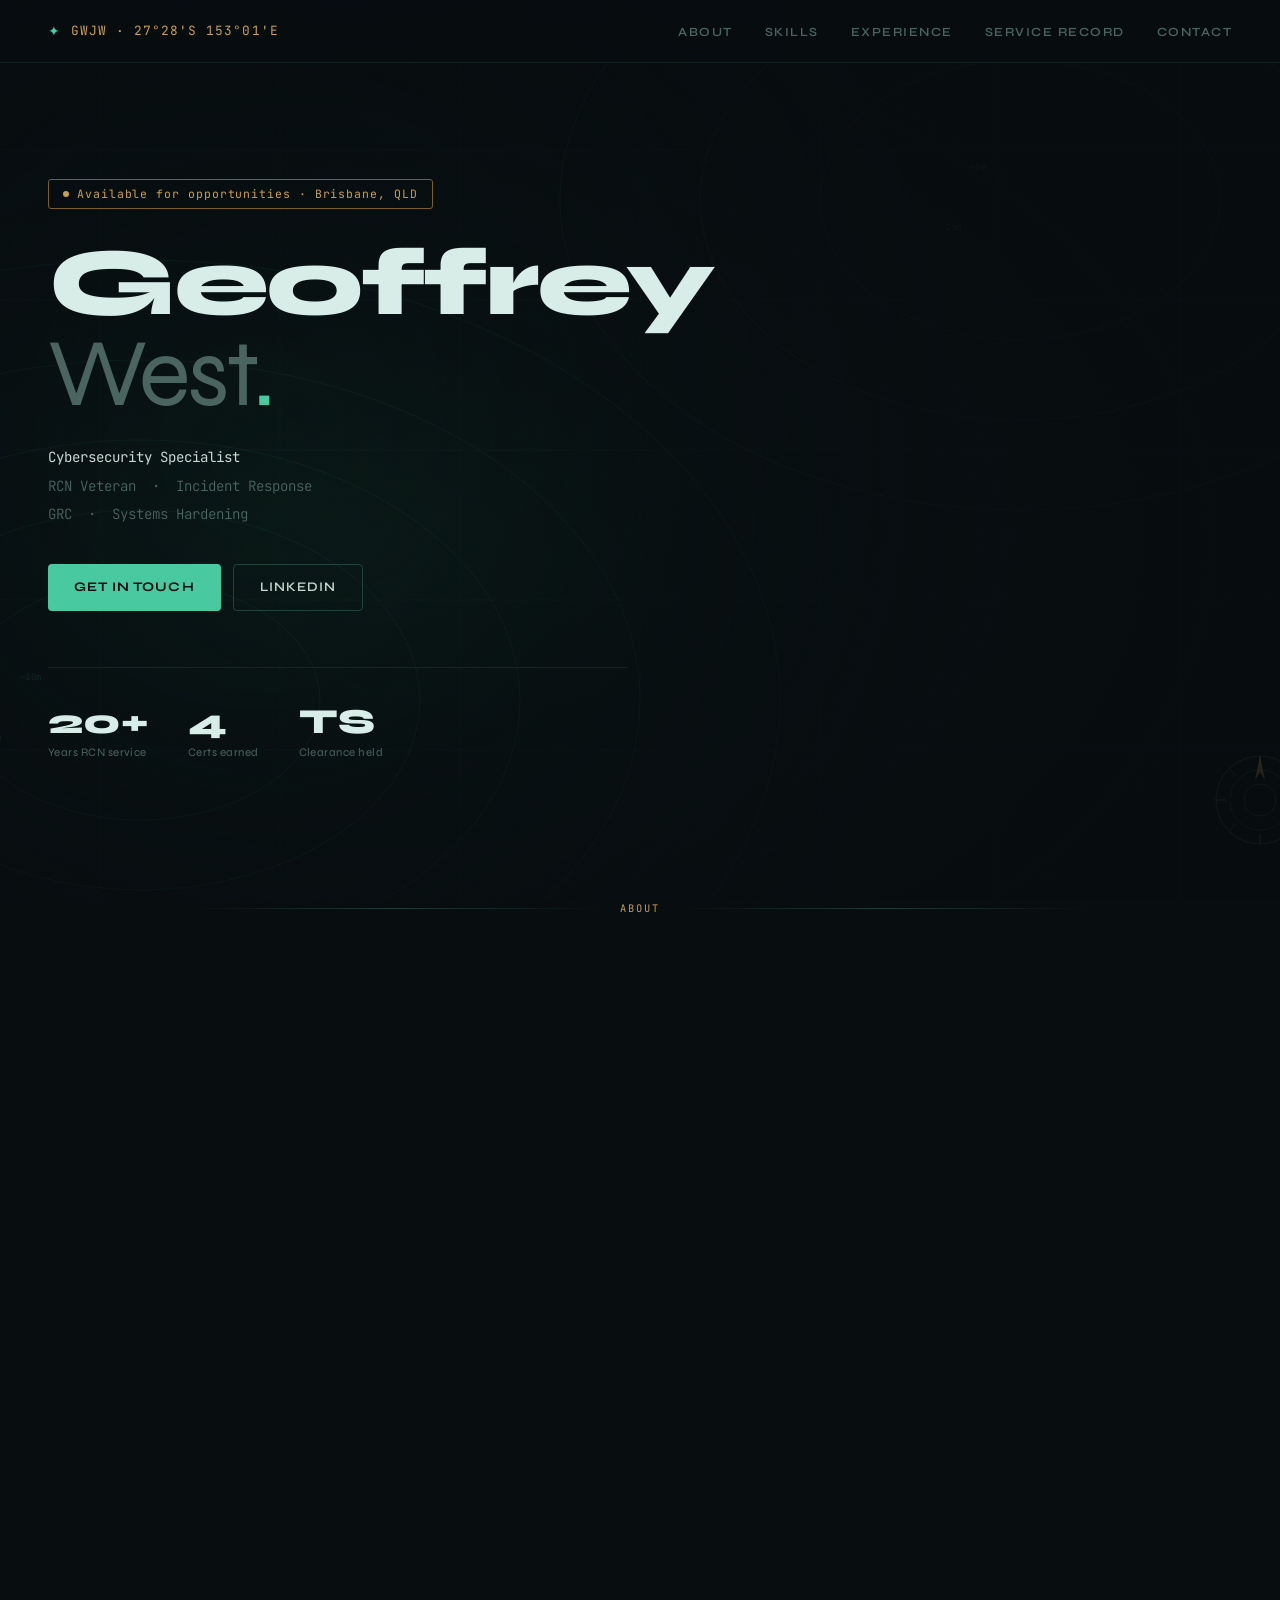
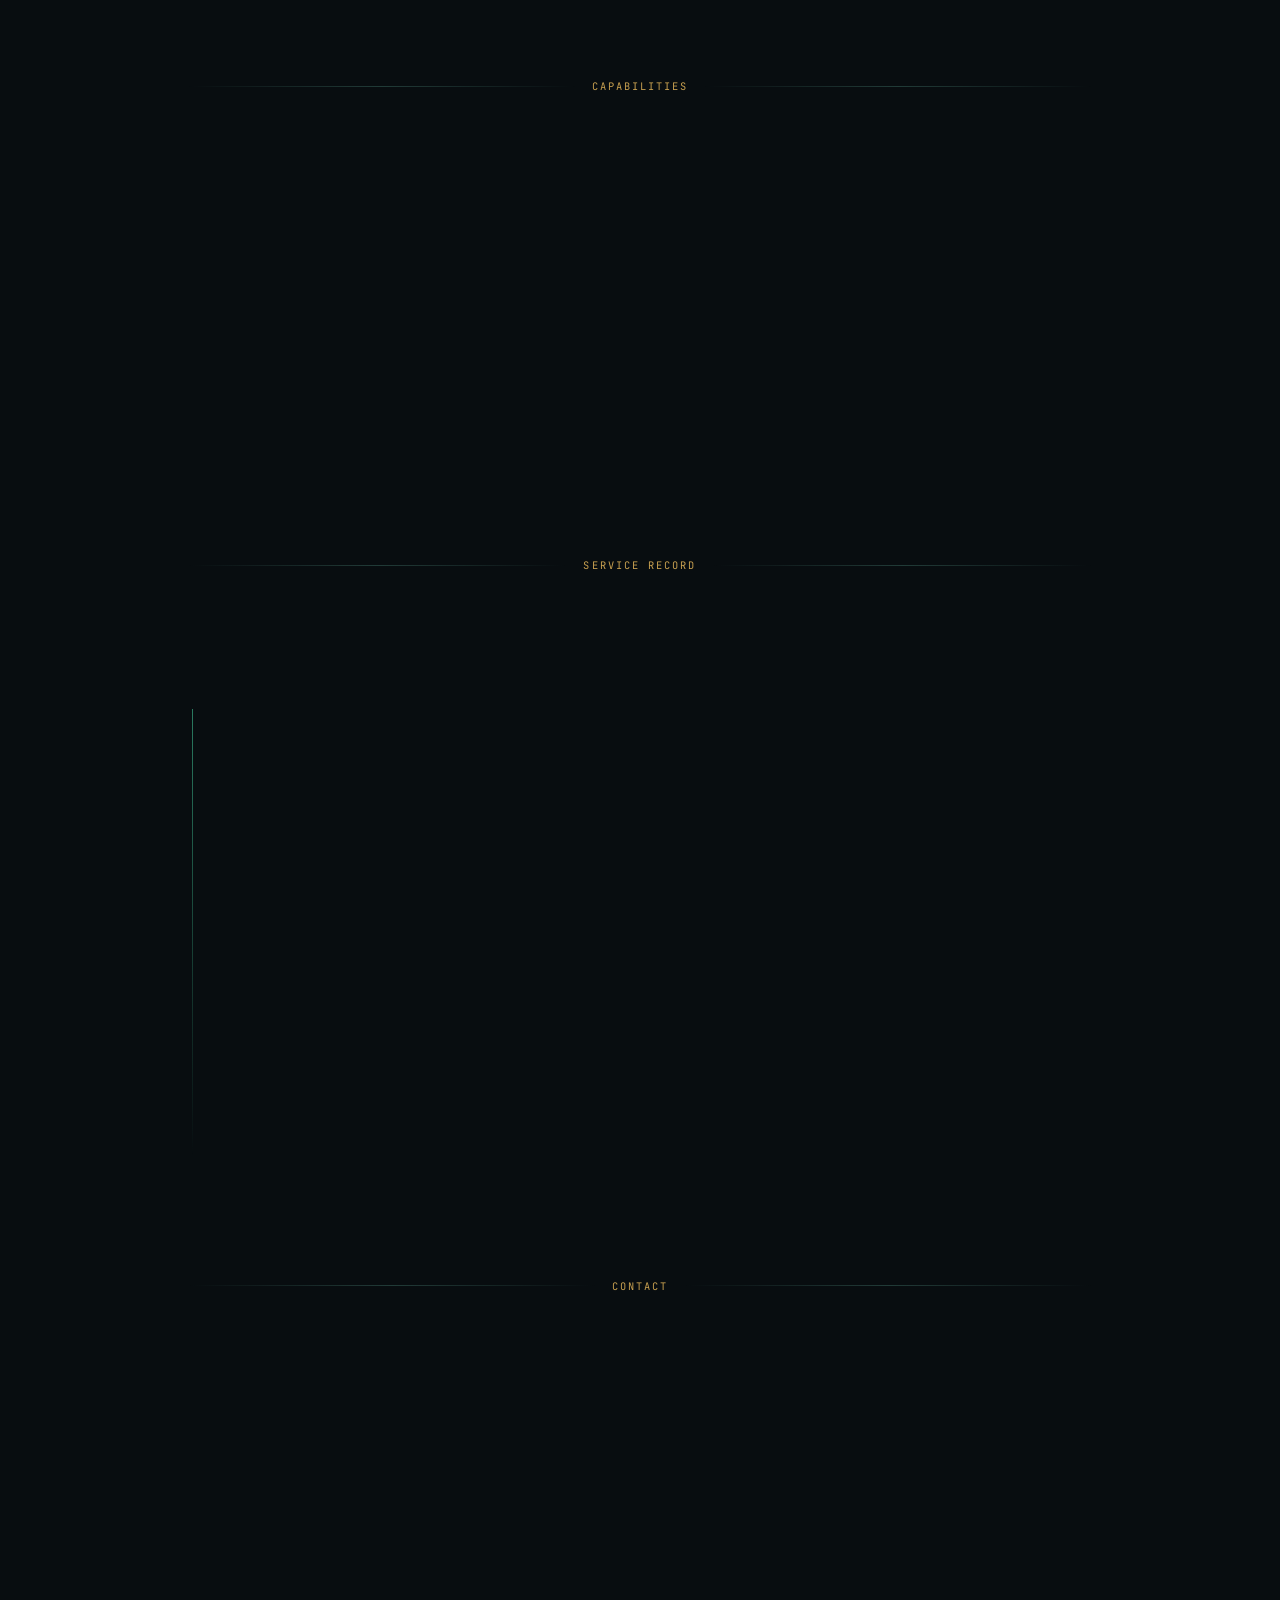
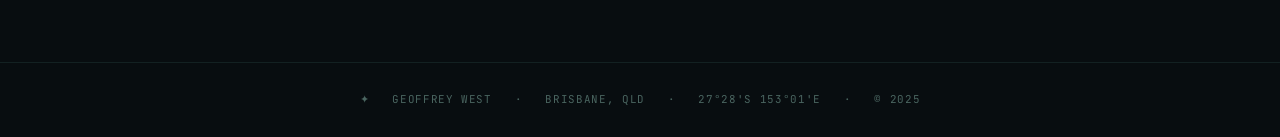
==== commit 189f1b56: "Add files via upload" ====
--- a/index.html
+++ b/index.html
@@ -658,6 +658,7 @@
     <li><a href="#about">About</a></li>
     <li><a href="#skills">Skills</a></li>
     <li><a href="#experience">Experience</a></li>
+    <li><a href="military.html">Service Record</a></li>
     <li><a href="#contact">Contact</a></li>
   </ul>
 </nav>
@@ -688,15 +689,15 @@
     <div class="hero-stats">
       <div>
         <div class="stat-num">20+</div>
-        <div class="stat-label">Years in service</div>
+        <div class="stat-label">Years RCN service</div>
       </div>
       <div>
         <div class="stat-num">4</div>
-        <div class="stat-label">Certs earned &amp; in progress</div>
+        <div class="stat-label">Certs earned</div>
       </div>
       <div>
-        <div class="stat-num">0</div>
-        <div class="stat-label">Missions abandoned</div>
+        <div class="stat-num">TS</div>
+        <div class="stat-label">Clearance held</div>
       </div>
     </div>
   </div>
@@ -709,42 +710,42 @@
   <div class="section-label reveal">Bio</div>
   <div class="about-grid">
     <div class="about-text reveal">
-      <p>I'm a <strong>Royal Canadian Navy veteran</strong> turned cybersecurity specialist, now based in Brisbane. After two decades in secure HR and administrative roles, I've transitioned into IT with a focus on <strong>incident response, compliance, and systems hardening</strong>.</p>
-      <p>I bring a steady hand, a sharp eye, and a mission-first mindset to every team I join. My background gives me something most cyber pros don't have: the ability to stay calm when things go sideways.</p>
-      <p>Currently working toward <strong>PJPT</strong> and <strong>OSCP</strong> as I build out my offensive security toolkit.</p>
+      <p>I'm a <strong>Royal Canadian Navy veteran</strong> and cybersecurity practitioner, now based in Brisbane. After twenty years administering HR operations, payroll systems, and compliance frameworks for hundreds of personnel — including a Top Secret-cleared posting embedded with US DoD in Washington — I bring something most cyber practitioners don't: deep, lived experience applying policy frameworks under real operational pressure.</p>
+      <p>My focus is <strong>GRC</strong> — governance, risk, and compliance. I understand what it means to work within strict regulatory environments, communicate policy to both frontline staff and senior leadership, and maintain rigorous documentation standards. That's not theory for me; it was my daily work for two decades.</p>
+      <p>Currently building on that foundation with formal cybersecurity credentials and hands-on technical skills, with an eye toward roles in <strong>compliance, risk management, and security operations</strong>.</p>
     </div>
     <ul class="cert-list reveal">
       <li class="cert-item">
         <div class="cert-icon">LH</div>
         <div>
           <div class="cert-name">Diploma in Cyber Security</div>
-          <div class="cert-meta">Lighthouse Labs</div>
+          <div class="cert-meta">Lighthouse Labs · Jan 2025</div>
+        </div>
+        <span class="cert-badge badge-done">Earned</span>
+      </li>
+      <li class="cert-item">
+        <div class="cert-icon">S+</div>
+        <div>
+          <div class="cert-name">CompTIA Security+ (SY0-701)</div>
+          <div class="cert-meta">CompTIA · Jun 2025</div>
         </div>
         <span class="cert-badge badge-done">Earned</span>
       </li>
       <li class="cert-item">
         <div class="cert-icon">AWS</div>
         <div>
-          <div class="cert-name">AWS Certified Cloud Practitioner</div>
-          <div class="cert-meta">Amazon Web Services</div>
+          <div class="cert-name">AWS Cloud Practitioner Essentials</div>
+          <div class="cert-meta">Amazon Web Services · Aug 2025</div>
         </div>
-        <span class="cert-badge badge-wip">In Progress</span>
+        <span class="cert-badge badge-done">Earned</span>
       </li>
       <li class="cert-item">
-        <div class="cert-icon">PJP<br>T</div>
+        <div class="cert-icon">ADK<br>AR</div>
         <div>
-          <div class="cert-name">PJPT — Practical Junior Penetration Tester</div>
-          <div class="cert-meta">TCM Security</div>
+          <div class="cert-name">ADKAR Change Management</div>
+          <div class="cert-meta">ProSci · Mar 2022</div>
         </div>
-        <span class="cert-badge badge-next">Next Up</span>
-      </li>
-      <li class="cert-item">
-        <div class="cert-icon">OSC<br>P</div>
-        <div>
-          <div class="cert-name">OSCP — Offensive Security Certified Professional</div>
-          <div class="cert-meta">Offensive Security</div>
-        </div>
-        <span class="cert-badge badge-next">Goal</span>
+        <span class="cert-badge badge-done">Earned</span>
       </li>
     </ul>
   </div>
@@ -757,31 +758,37 @@
   <div class="section-label reveal">What I Bring</div>
   <div class="skills-cols">
     <div class="skill-group reveal">
-      <div class="skill-group-title">Detection &amp; Response</div>
+      <div class="skill-group-title">Framework Fluency</div>
       <div class="skill-tags">
-        <span class="skill-tag">Splunk (SIEM)</span>
-        <span class="skill-tag">Incident Response</span>
-        <span class="skill-tag">Playbooks</span>
-        <span class="skill-tag">Digital Forensics</span>
+        <span class="skill-tag">NIST CSF</span>
+        <span class="skill-tag">NIST RMF</span>
+        <span class="skill-tag">ISO 27001</span>
+        <span class="skill-tag">ASD Essential Eight</span>
+        <span class="skill-tag">GRC Compliance</span>
+        <span class="skill-tag">Policy Interpretation</span>
+        <span class="skill-tag">Compliance Reporting</span>
       </div>
     </div>
     <div class="skill-group reveal">
-      <div class="skill-group-title">GRC &amp; Compliance</div>
+      <div class="skill-group-title">Operational Strengths</div>
       <div class="skill-tags">
-        <span class="skill-tag">ISO 27001</span>
-        <span class="skill-tag">NIST CSF</span>
-        <span class="skill-tag">ASD Essential Eight</span>
-        <span class="skill-tag">Security Assessments</span>
+        <span class="skill-tag">HR Records Management</span>
+        <span class="skill-tag">Secure Data Handling</span>
+        <span class="skill-tag">Risk Communication</span>
+        <span class="skill-tag">Stakeholder Briefing</span>
+        <span class="skill-tag">Team Leadership</span>
+        <span class="skill-tag">Incident Escalation</span>
+        <span class="skill-tag">Training Delivery</span>
       </div>
     </div>
     <div class="skill-group reveal">
-      <div class="skill-group-title">Scripting &amp; Systems</div>
+      <div class="skill-group-title">Currently Building</div>
       <div class="skill-tags">
-        <span class="skill-tag">Bash</span>
-        <span class="skill-tag">Python</span>
-        <span class="skill-tag">PowerShell</span>
-        <span class="skill-tag">Linux Admin</span>
-        <span class="skill-tag">Windows Admin</span>
+        <span class="skill-tag">Linux (daily driver)</span>
+        <span class="skill-tag">Python (fundamentals)</span>
+        <span class="skill-tag">SIEM concepts</span>
+        <span class="skill-tag">Vulnerability Assessment</span>
+        <span class="skill-tag">AWS Cloud</span>
       </div>
     </div>
   </div>
@@ -796,20 +803,29 @@
     <div class="t-item reveal">
       <div class="t-dot"></div>
       <div class="t-header">
-        <div class="t-role">Cybersecurity Specialist</div>
-        <div class="t-date">2023 — Present</div>
-      </div>
-      <div class="t-org">Independent / Lighthouse Labs Graduate</div>
-      <div class="t-desc">Applying incident response, SIEM tooling, and GRC frameworks to real-world scenarios. Building hands-on offensive security skills through lab environments and CTF challenges while pursuing PJPT and OSCP certifications.</div>
+        <div class="t-role">Service &amp; Retention Consultant</div>
+        <div class="t-date">2025 — Present</div>
+      </div>
+      <div class="t-org">Auto and General Insurance · Brisbane, QLD</div>
+      <div class="t-desc">Customer service and retention specialist in a high-volume call centre environment. Qualified in Tier 2 Insurance under ASIC RG146 compliance — continuing to develop applied regulatory knowledge in a civilian financial services context.</div>
     </div>
     <div class="t-item reveal">
       <div class="t-dot"></div>
       <div class="t-header">
-        <div class="t-role">Senior Administrative &amp; HR Specialist</div>
-        <div class="t-date">~2003 — 2023</div>
-      </div>
-      <div class="t-org">Royal Canadian Navy</div>
-      <div class="t-desc">Two decades of service in secure HR and administrative functions within a high-stakes operational environment. Led small teams, managed sensitive information under pressure, and maintained operational readiness — skills that translate directly to security operations and incident command.</div>
+        <div class="t-role">Cybersecurity Specialist (Transition)</div>
+        <div class="t-date">2023 — 2025</div>
+      </div>
+      <div class="t-org">Independent · Lighthouse Labs Graduate</div>
+      <div class="t-desc">Completed an intensive cybersecurity diploma covering GRC frameworks, incident response, threat defence, and secure architecture. Earned CompTIA Security+ and AWS Cloud Practitioner. Actively building on two decades of compliance and records management experience to transition into GRC and risk-focused security roles.</div>
+    </div>
+    <div class="t-item reveal">
+      <div class="t-dot"></div>
+      <div class="t-header">
+        <div class="t-role">Human Resources Administrator · Petty Officer Second Class</div>
+        <div class="t-date">2002 — 2023</div>
+      </div>
+      <div class="t-org">Royal Canadian Navy · Halifax &amp; Esquimalt</div>
+      <div class="t-desc">Twenty years of service across both Canadian fleets, multiple warships, and two international deployments. Led Pay &amp; Records departments of up to 20 staff, administering HR operations and payroll for up to 400 personnel under strict compliance frameworks. Final posting as Operations NCO at Canadian Defence Liaison Staff Washington — embedded with US DoD, Top Secret cleared. Awarded the Canadian Decoration and South West Asia Service Medal. <a href="military.html" style="color: var(--green); text-decoration: none;">Full service record →</a></div>
     </div>
   </div>
 </section>
@@ -820,11 +836,11 @@
 <section id="contact">
   <div class="section-label reveal">Make Contact</div>
   <div class="contact-grid">
-    <a class="contact-card reveal" href="mailto:cyber@thegwjw.com">
+    <a class="contact-card reveal" href="/cdn-cgi/l/email-protection#80e3f9e2e5f2c0f4e8e5e7f7eaf7aee3efed">
       <div class="contact-icon">📧</div>
       <div>
         <div class="contact-label">Email</div>
-        <div class="contact-value">cyber@thegwjw.com</div>
+        <div class="contact-value"><span class="__cf_email__" data-cfemail="c2a1bba0a7b082b6aaa7a5b5a8b5eca1adaf">[email&#160;protected]</span></div>
       </div>
     </a>
     <a class="contact-card reveal" href="https://www.linkedin.com/in/geoffrey-west-b5824991" target="_blank">
@@ -856,7 +872,7 @@
 </footer>
 
 <!-- ── RADAR ANIMATION ── -->
-<script>
+<script data-cfasync="false" src="/cdn-cgi/scripts/5c5dd728/cloudflare-static/email-decode.min.js"></script><script>
 (function () {
   const canvas = document.getElementById('radar-canvas');
   if (!canvas) return;
@@ -1009,14 +1025,4 @@
 const observer = new IntersectionObserver((entries) => {
   entries.forEach((e, i) => {
     if (e.isIntersecting) {
-      setTimeout(() => e.target.classList.add('visible'), i * 90);
-      observer.unobserve(e.target);
-    }
-  });
-}, { threshold: 0.1 });
-
-document.querySelectorAll('.reveal').forEach(el => observer.observe(el));
-</script>
-
-</body>
-</html>
+  
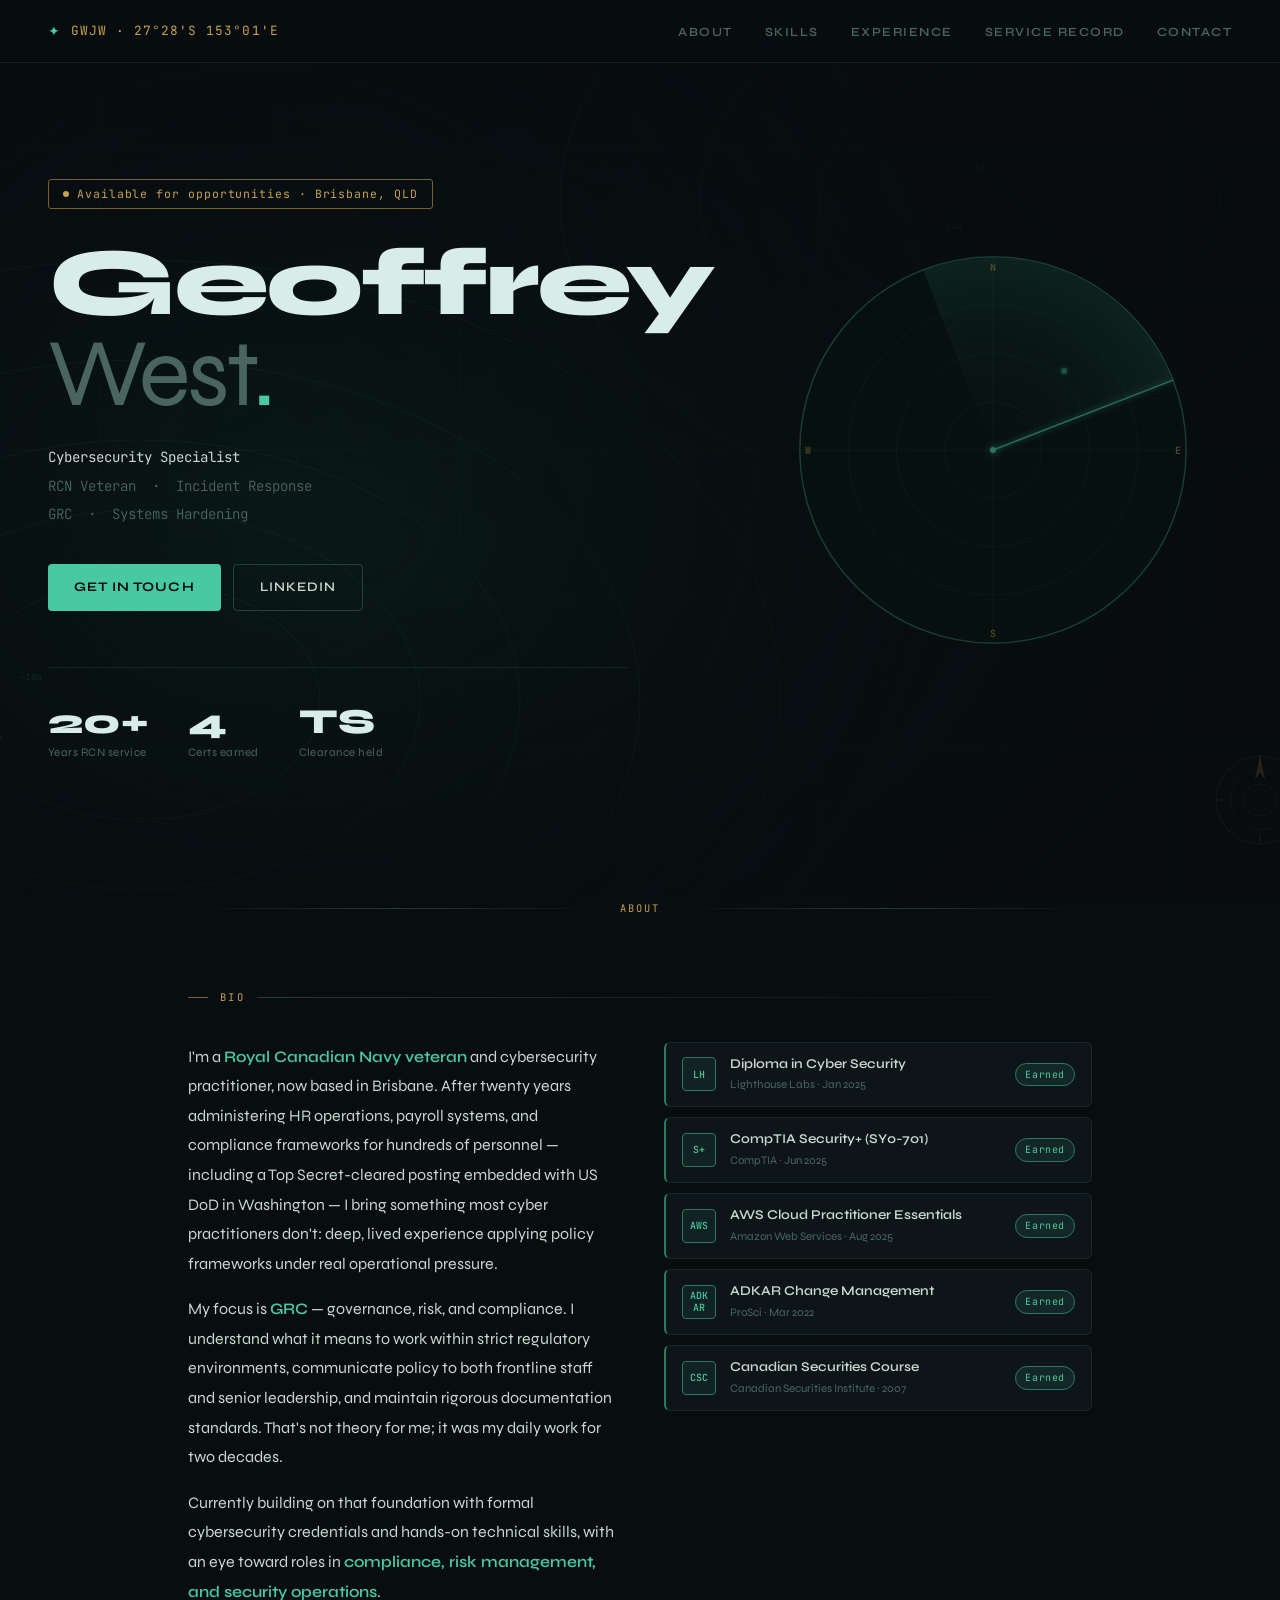
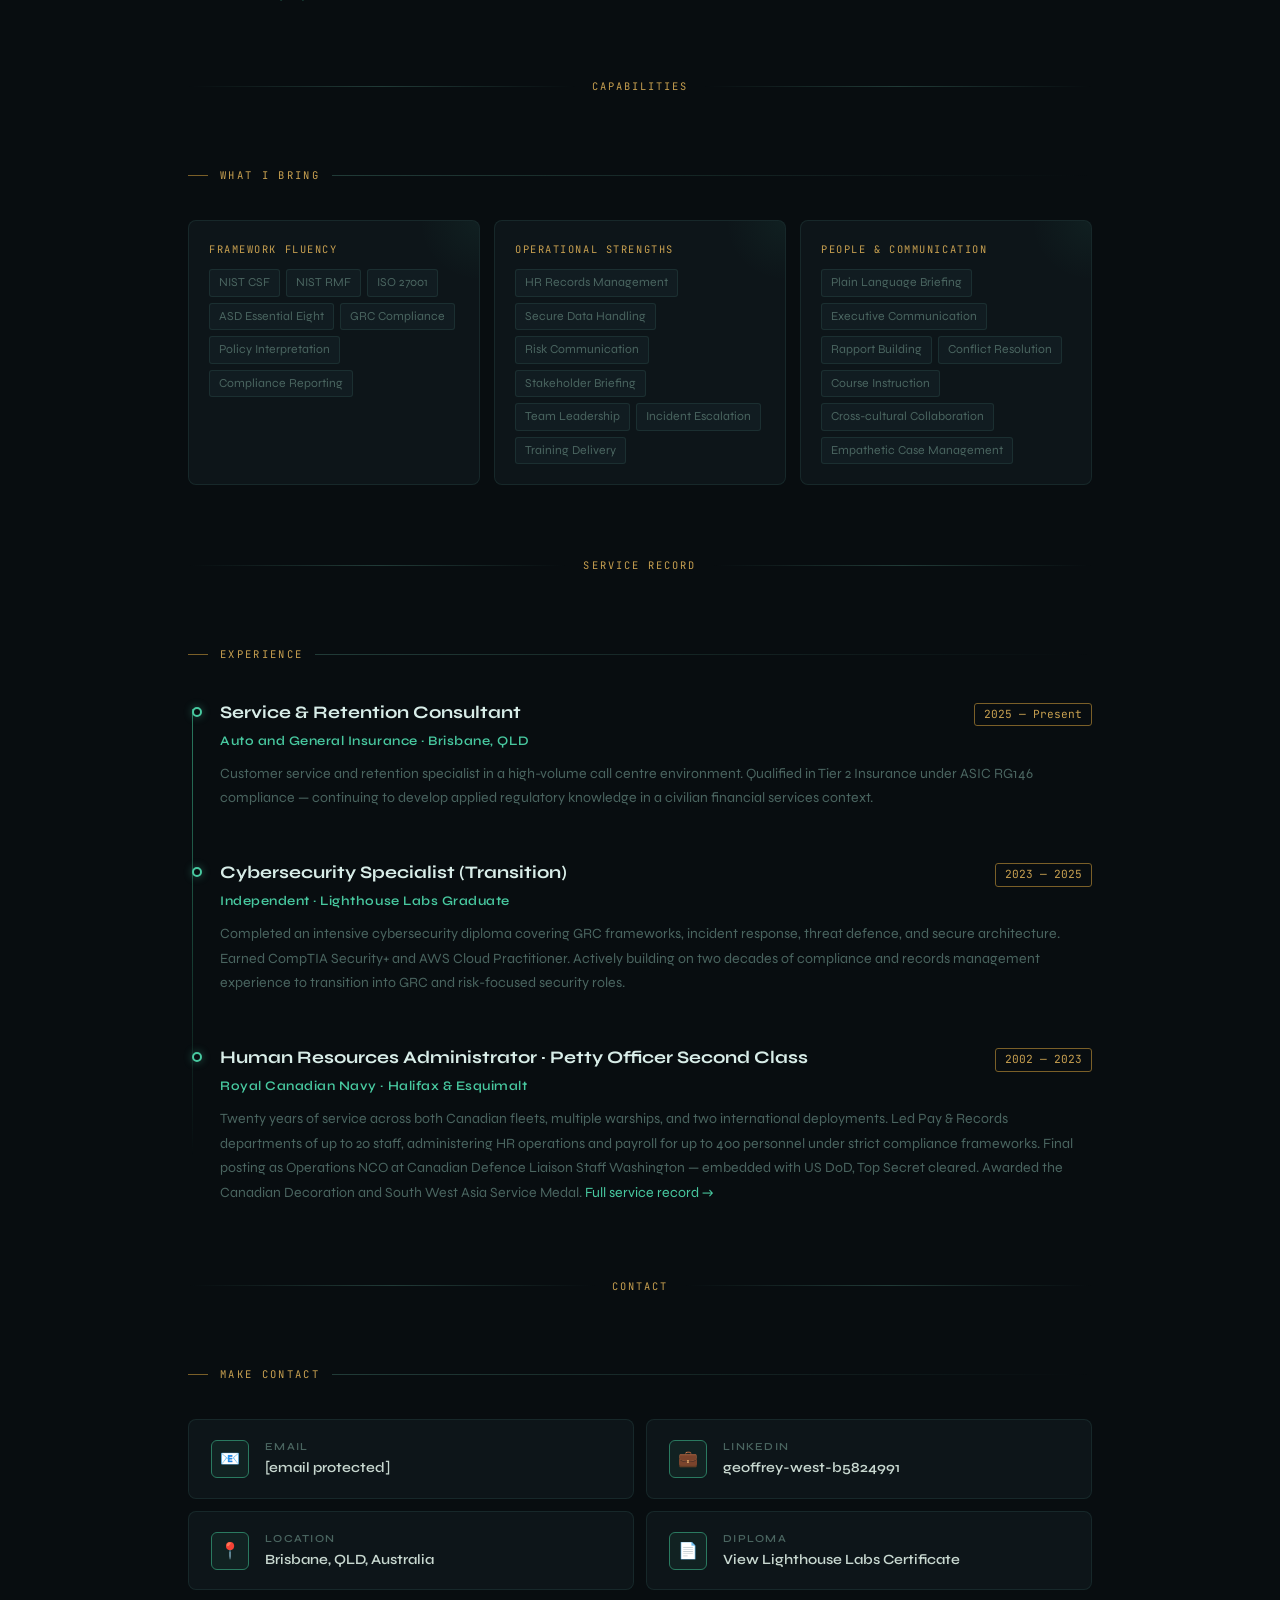
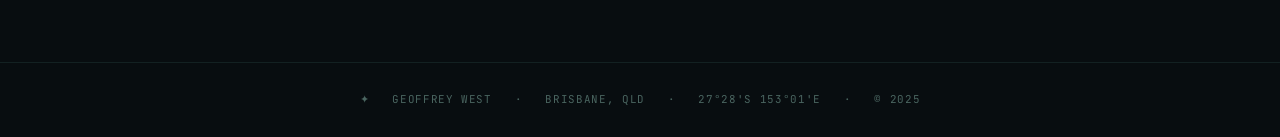
==== commit f1bd5356: "Add files via upload" ====
--- a/index.html
+++ b/index.html
@@ -747,6 +747,14 @@
         </div>
         <span class="cert-badge badge-done">Earned</span>
       </li>
+      <li class="cert-item">
+        <div class="cert-icon">CSC</div>
+        <div>
+          <div class="cert-name">Canadian Securities Course</div>
+          <div class="cert-meta">Canadian Securities Institute · 2007</div>
+        </div>
+        <span class="cert-badge badge-done">Earned</span>
+      </li>
     </ul>
   </div>
 </section>
@@ -782,13 +790,15 @@
       </div>
     </div>
     <div class="skill-group reveal">
-      <div class="skill-group-title">Currently Building</div>
+      <div class="skill-group-title">People &amp; Communication</div>
       <div class="skill-tags">
-        <span class="skill-tag">Linux (daily driver)</span>
-        <span class="skill-tag">Python (fundamentals)</span>
-        <span class="skill-tag">SIEM concepts</span>
-        <span class="skill-tag">Vulnerability Assessment</span>
-        <span class="skill-tag">AWS Cloud</span>
+        <span class="skill-tag">Plain Language Briefing</span>
+        <span class="skill-tag">Executive Communication</span>
+        <span class="skill-tag">Rapport Building</span>
+        <span class="skill-tag">Conflict Resolution</span>
+        <span class="skill-tag">Course Instruction</span>
+        <span class="skill-tag">Cross-cultural Collaboration</span>
+        <span class="skill-tag">Empathetic Case Management</span>
       </div>
     </div>
   </div>
@@ -1023,6 +1033,12 @@
 
 // ── SCROLL REVEAL ──
 const observer = new IntersectionObserver((entries) => {
-  entries.forEach((e, i) => {
+  entries.forEach((e) => {
     if (e.isIntersecting) {
-  +      e.target.classList.add('visible');
+      observer.unobserve(e.target);
+    }
+  });
+}, { threshold: 0.08 });
+document.querySelectorAll('.reveal').forEach(el => observer.observe(el));
+</script></body></html>
